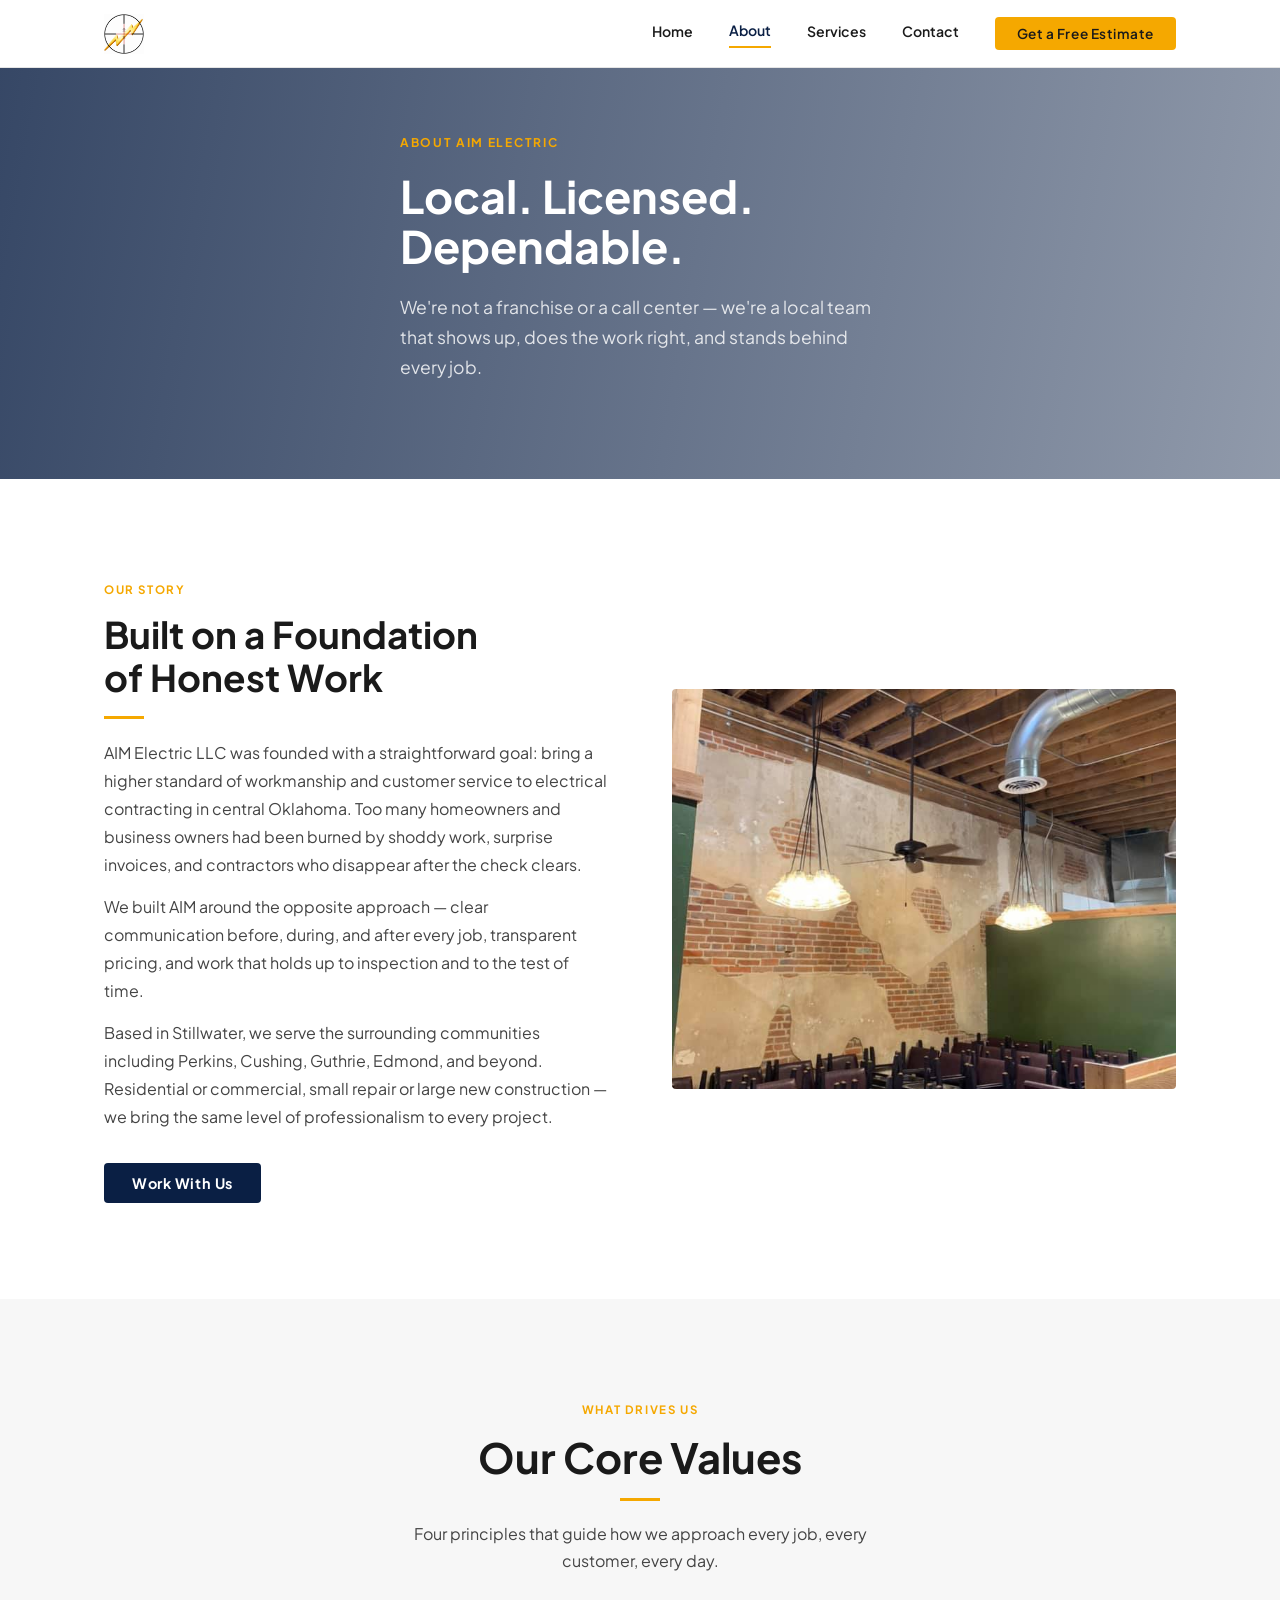
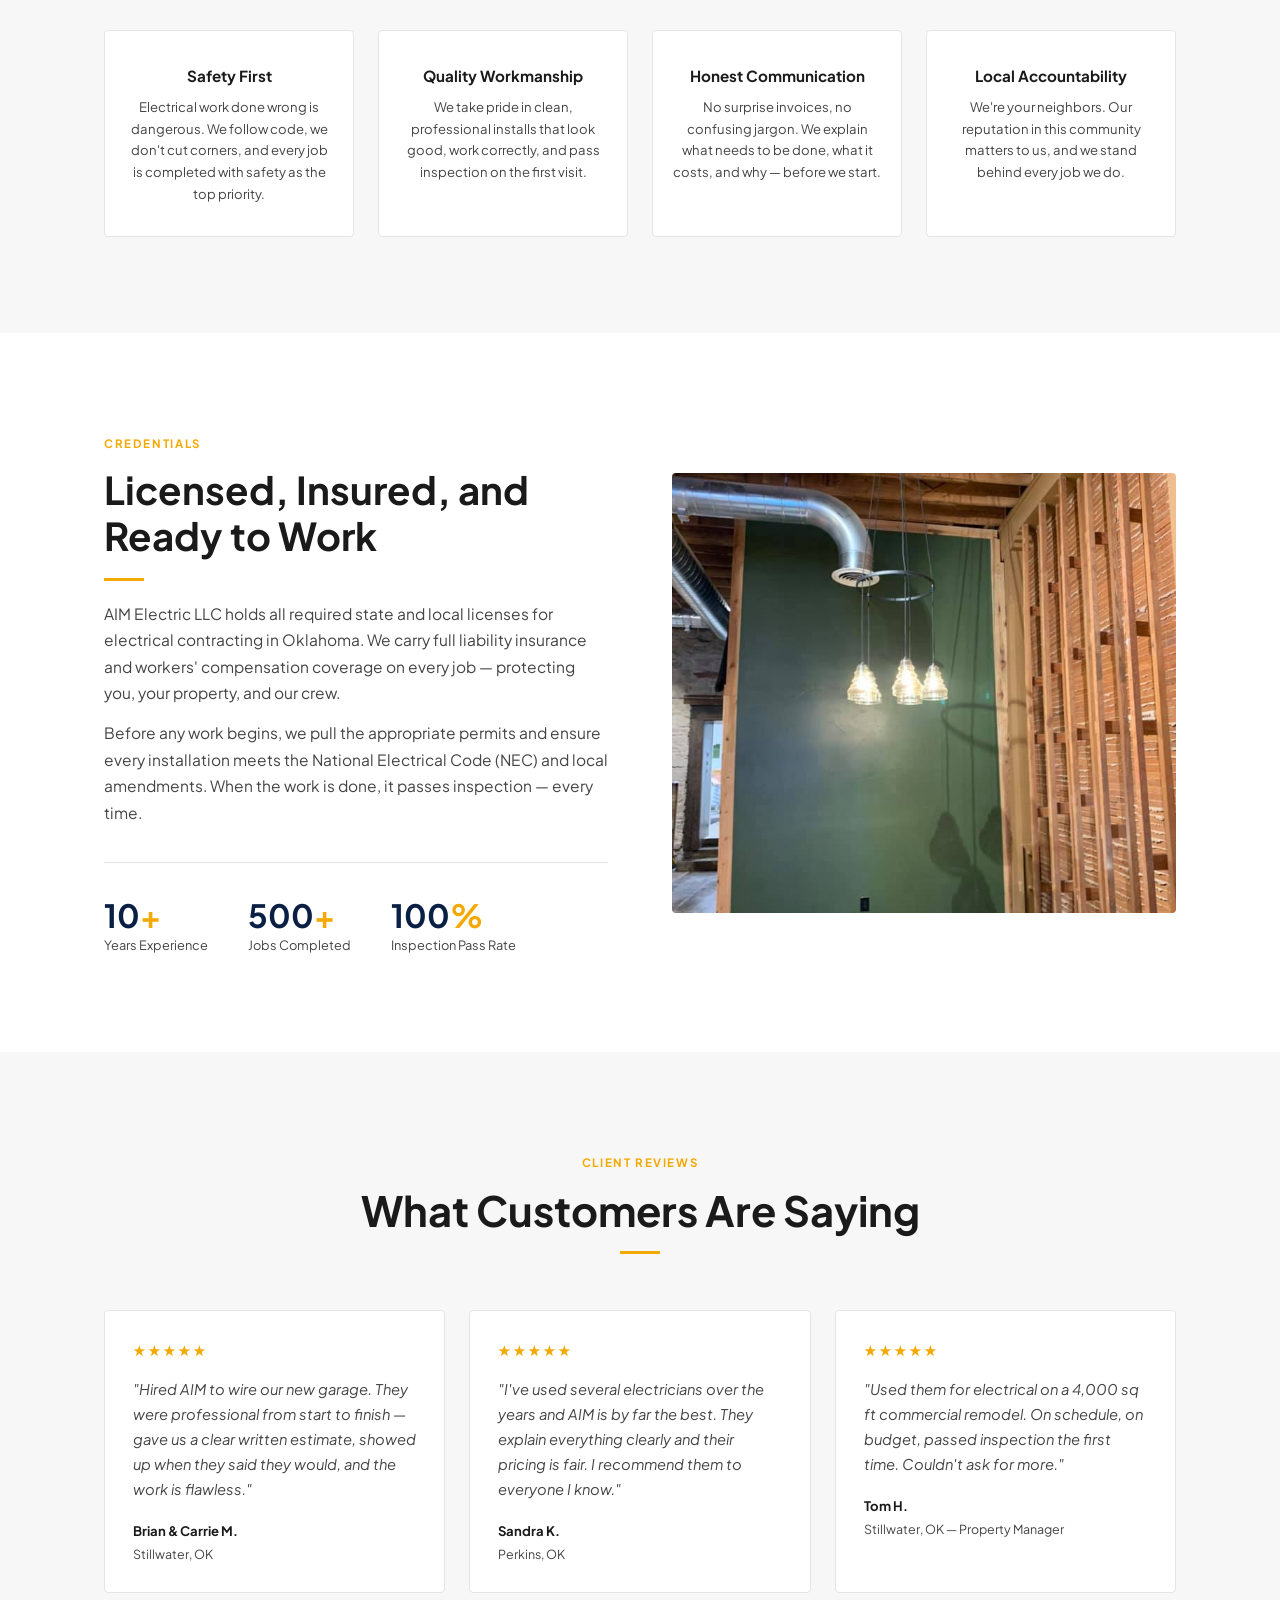
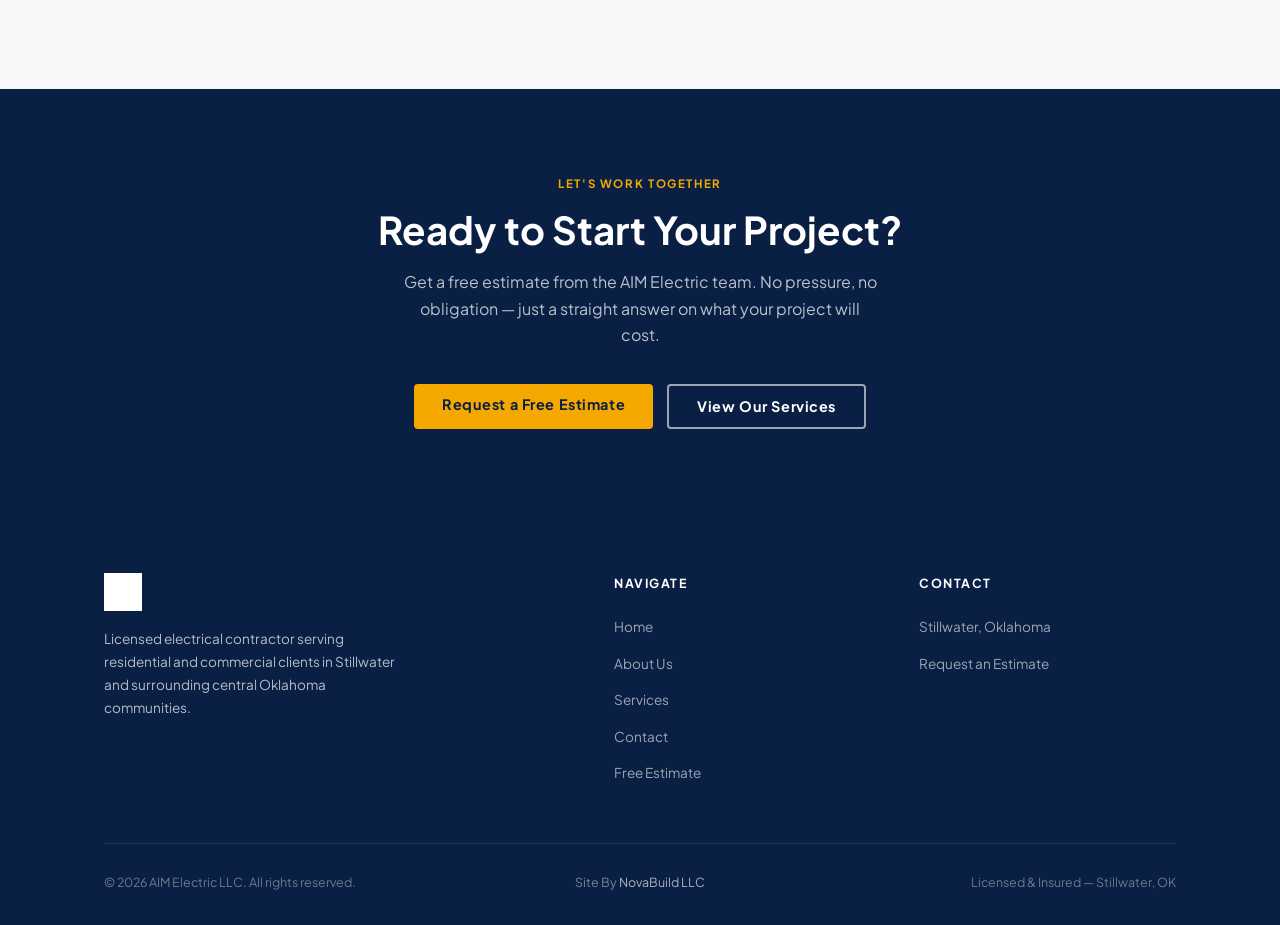
==== about.html @ df4741d5 "first commit" ====
<!DOCTYPE html>
<html lang="en">
<head>
  <meta charset="UTF-8" />
  <meta name="viewport" content="width=device-width, initial-scale=1.0" />
  <title>About Us — AIM Electric LLC</title>
  <meta name="description" content="Learn about AIM Electric LLC — a licensed electrical contractor based in Stillwater, Oklahoma with over a decade of residential and commercial experience." />
  <link rel="stylesheet" href="css/style.css" />
</head>
<body>

  <!-- ═══ NAVBAR ═══ -->
  <nav class="navbar" role="navigation" aria-label="Main navigation">
    <div class="nav-inner">
      <a href="index.html" class="nav-logo" aria-label="AIM Electric Home">
        <img src="AIM_Logo.png" alt="AIM Electric LLC" />
      </a>
      <div class="nav-links">
        <a href="index.html">Home</a>
        <a href="about.html" class="active">About</a>
        <a href="services.html">Services</a>
        <a href="contact.html">Contact</a>
        <a href="contact.html" class="btn btn-gold">Get a Free Estimate</a>
      </div>
      <button class="hamburger" aria-label="Open menu" aria-expanded="false">
        <span></span><span></span><span></span>
      </button>
    </div>
  </nav>
  <div class="mobile-nav">
    <a href="index.html">Home</a>
    <a href="about.html">About</a>
    <a href="services.html">Services</a>
    <a href="contact.html">Contact</a>
    <a href="contact.html" class="btn btn-gold">Get a Free Estimate</a>
  </div>

  <!-- ═══ HERO ═══ -->
  <section class="hero hero-sm" aria-label="Page hero">
    <div class="hero-bg" style="background-image: url('https://images.unsplash.com/photo-1504328345606-18bbc8c9d7d1?w=1920&q=80');"></div>
    <div class="hero-overlay"></div>
    <div class="container">
      <div class="hero-content">
        <span class="eyebrow">About AIM Electric</span>
        <h1>Local. Licensed.<br>Dependable.</h1>
        <p>We're not a franchise or a call center — we're a local team that shows up, does the work right, and stands behind every job.</p>
      </div>
    </div>
  </section>

  <!-- ═══ OUR STORY ═══ -->
  <section class="section">
    <div class="container">
      <div class="story-grid">
        <div class="fade-up">
          <span class="section-label">Our Story</span>
          <h2 style="font-size: clamp(1.7rem, 3vw, 2.3rem); font-weight: 700; color: var(--text-dark); margin-bottom: 16px; line-height: 1.18;">Built on a Foundation<br>of Honest Work</h2>
          <div class="divider"></div>
          <p style="margin-bottom: 14px; line-height: 1.75;">AIM Electric LLC was founded with a straightforward goal: bring a higher standard of workmanship and customer service to electrical contracting in central Oklahoma. Too many homeowners and business owners had been burned by shoddy work, surprise invoices, and contractors who disappear after the check clears.</p>
          <p style="margin-bottom: 14px; line-height: 1.75;">We built AIM around the opposite approach — clear communication before, during, and after every job, transparent pricing, and work that holds up to inspection and to the test of time.</p>
          <p style="line-height: 1.75;">Based in Stillwater, we serve the surrounding communities including Perkins, Cushing, Guthrie, Edmond, and beyond. Residential or commercial, small repair or large new construction — we bring the same level of professionalism to every project.</p>
          <div style="margin-top: 32px;">
            <a href="contact.html" class="btn btn-primary">Work With Us</a>
          </div>
        </div>
        <div class="story-right fade-up delay-2">
          <img src="Photos/Lighting2.jpg" alt="AIM Electric lighting installation" />
        </div>
      </div>
    </div>
  </section>

  <!-- ═══ VALUES ═══ -->
  <section class="section section-gray">
    <div class="container">
      <div class="section-heading centered fade-up">
        <span class="section-label">What Drives Us</span>
        <h2>Our Core Values</h2>
        <div class="divider centered"></div>
        <p>Four principles that guide how we approach every job, every customer, every day.</p>
      </div>
      <div class="values-grid">
        <div class="value-card fade-up delay-1">
          <h4>Safety First</h4>
          <p>Electrical work done wrong is dangerous. We follow code, we don't cut corners, and every job is completed with safety as the top priority.</p>
        </div>
        <div class="value-card fade-up delay-2">
          <h4>Quality Workmanship</h4>
          <p>We take pride in clean, professional installs that look good, work correctly, and pass inspection on the first visit.</p>
        </div>
        <div class="value-card fade-up delay-3">
          <h4>Honest Communication</h4>
          <p>No surprise invoices, no confusing jargon. We explain what needs to be done, what it costs, and why — before we start.</p>
        </div>
        <div class="value-card fade-up delay-4">
          <h4>Local Accountability</h4>
          <p>We're your neighbors. Our reputation in this community matters to us, and we stand behind every job we do.</p>
        </div>
      </div>
    </div>
  </section>

  <!-- ═══ CREDENTIALS ═══ -->
  <section class="section">
    <div class="container">
      <div class="why-grid">
        <div class="why-left fade-up">
          <span class="section-label">Credentials</span>
          <h2>Licensed, Insured, and<br>Ready to Work</h2>
          <div class="divider"></div>
          <p>AIM Electric LLC holds all required state and local licenses for electrical contracting in Oklahoma. We carry full liability insurance and workers' compensation coverage on every job — protecting you, your property, and our crew.</p>
          <p>Before any work begins, we pull the appropriate permits and ensure every installation meets the National Electrical Code (NEC) and local amendments. When the work is done, it passes inspection — every time.</p>
          <div class="stat-row">
            <div class="stat-item">
              <div class="stat-num">10<span>+</span></div>
              <div class="stat-label">Years Experience</div>
            </div>
            <div class="stat-item">
              <div class="stat-num">500<span>+</span></div>
              <div class="stat-label">Jobs Completed</div>
            </div>
            <div class="stat-item">
              <div class="stat-num">100<span>%</span></div>
              <div class="stat-label">Inspection Pass Rate</div>
            </div>
          </div>
        </div>
        <div class="why-right fade-up delay-2">
          <img src="Photos/Lighting1.jpg" alt="AIM Electric commercial lighting work" />
        </div>
      </div>
    </div>
  </section>

  <!-- ═══ TESTIMONIALS ═══ -->
  <section class="section section-gray">
    <div class="container">
      <div class="section-heading centered fade-up">
        <span class="section-label">Client Reviews</span>
        <h2>What Customers Are Saying</h2>
        <div class="divider centered"></div>
      </div>
      <div class="testimonials-grid">
        <div class="testi-card fade-up delay-1">
          <div class="testi-stars">★★★★★</div>
          <blockquote>"Hired AIM to wire our new garage. They were professional from start to finish — gave us a clear written estimate, showed up when they said they would, and the work is flawless."</blockquote>
          <div class="testi-author">Brian &amp; Carrie M.</div>
          <div class="testi-location">Stillwater, OK</div>
        </div>
        <div class="testi-card fade-up delay-2">
          <div class="testi-stars">★★★★★</div>
          <blockquote>"I've used several electricians over the years and AIM is by far the best. They explain everything clearly and their pricing is fair. I recommend them to everyone I know."</blockquote>
          <div class="testi-author">Sandra K.</div>
          <div class="testi-location">Perkins, OK</div>
        </div>
        <div class="testi-card fade-up delay-3">
          <div class="testi-stars">★★★★★</div>
          <blockquote>"Used them for electrical on a 4,000 sq ft commercial remodel. On schedule, on budget, passed inspection the first time. Couldn't ask for more."</blockquote>
          <div class="testi-author">Tom H.</div>
          <div class="testi-location">Stillwater, OK — Property Manager</div>
        </div>
      </div>
    </div>
  </section>

  <!-- ═══ CTA STRIP ═══ -->
  <section class="cta-strip">
    <div class="container">
      <span class="section-label eyebrow">Let's Work Together</span>
      <h2>Ready to Start Your Project?</h2>
      <p>Get a free estimate from the AIM Electric team. No pressure, no obligation — just a straight answer on what your project will cost.</p>
      <div class="cta-actions">
        <a href="contact.html" class="btn btn-gold">Request a Free Estimate</a>
        <a href="services.html" class="btn btn-outline-white">View Our Services</a>
      </div>
    </div>
  </section>

  <!-- ═══ FOOTER ═══ -->
  <footer class="footer">
    <div class="container">
      <div class="footer-grid">
        <div class="footer-brand">
          <img src="AIM_Logo.png" alt="AIM Electric LLC" class="footer-logo" />
          <p>Licensed electrical contractor serving residential and commercial clients in Stillwater and surrounding central Oklahoma communities.</p>
        </div>
        <div class="footer-col">
          <h4>Navigate</h4>
          <ul>
            <li><a href="index.html">Home</a></li>
            <li><a href="about.html">About Us</a></li>
            <li><a href="services.html">Services</a></li>
            <li><a href="contact.html">Contact</a></li>
            <li><a href="contact.html">Free Estimate</a></li>
          </ul>
        </div>
        <div class="footer-col">
          <h4>Contact</h4>
          <ul>
            <li><a href="contact.html">Stillwater, Oklahoma</a></li>
            <li><a href="contact.html">Request an Estimate</a></li>
          </ul>
        </div>
      </div>
      <div class="footer-bottom">
        <span>&copy; 2026 AIM Electric LLC. All rights reserved.</span>
        <span class="footer-credit">Site By <a href="https://www.novabuildweb.com" target="_blank" rel="noopener noreferrer">NovaBuild LLC</a></span>
        <span>Licensed &amp; Insured — Stillwater, OK</span>
      </div>
    </div>
  </footer>

  <script src="js/main.js"></script>
</body>
</html>
---- css/style.css ----
/* ── AIM Electric LLC — Shared Styles ── */
@import url('https://fonts.googleapis.com/css2?family=Plus+Jakarta+Sans:wght@400;500;600;700&display=swap');

:root {
  --white: #FFFFFF;
  --gray-bg: #F7F7F7;
  --gray-border: #E5E5E5;
  --navy: #0A1F44;
  --gold: #F5A800;
  --text-dark: #1A1A1A;
  --text-body: #444444;
  --radius: 4px;
  --ease: 0.22s ease;
  --shadow: 0 2px 16px rgba(10,31,68,0.09);
  --shadow-lg: 0 8px 40px rgba(10,31,68,0.13);
}

*, *::before, *::after { box-sizing: border-box; margin: 0; padding: 0; }

html { scroll-behavior: smooth; }

body {
  font-family: 'Plus Jakarta Sans', sans-serif;
  color: var(--text-body);
  background: var(--white);
  line-height: 1.65;
  -webkit-font-smoothing: antialiased;
}

img { max-width: 100%; display: block; }
a { text-decoration: none; color: inherit; }
ul { list-style: none; }

/* ── CONTAINER ── */
.container { max-width: 1120px; margin: 0 auto; padding: 0 24px; }

/* ── BUTTONS ── */
.btn {
  display: inline-block;
  padding: 13px 28px;
  border-radius: var(--radius);
  font-size: 0.9rem;
  font-weight: 700;
  letter-spacing: 0.04em;
  transition: all var(--ease);
  cursor: pointer;
  border: none;
  line-height: 1;
  white-space: nowrap;
}
.btn-primary { background: var(--navy); color: var(--white); }
.btn-primary:hover { background: #0d2a5e; }
.btn-gold { background: var(--gold); color: var(--navy); }
.btn-gold:hover { background: #e09800; }
.btn-outline { background: transparent; color: var(--navy); border: 2px solid var(--navy); }
.btn-outline:hover { background: var(--navy); color: var(--white); }
.btn-outline-white { background: transparent; color: var(--white); border: 2px solid rgba(255,255,255,0.6); }
.btn-outline-white:hover { background: var(--white); color: var(--navy); }

/* ── NAVBAR ── */
.navbar {
  position: fixed;
  top: 0; left: 0; right: 0;
  z-index: 900;
  background: var(--white);
  border-bottom: 1px solid var(--gray-border);
  height: 68px;
}
.nav-inner {
  max-width: 1120px;
  margin: 0 auto;
  padding: 0 24px;
  height: 100%;
  display: flex;
  align-items: center;
  justify-content: space-between;
}
.nav-logo img { height: 40px; width: auto; }
.nav-links { display: flex; align-items: center; gap: 36px; }
.nav-links a {
  font-size: 0.88rem;
  font-weight: 600;
  color: var(--text-dark);
  transition: color var(--ease);
  position: relative;
  padding-bottom: 4px;
}
.nav-links a:hover { color: var(--gold); }
.nav-links a.active {
  color: var(--navy);
  border-bottom: 2px solid var(--gold);
}
.nav-links .btn { padding: 10px 22px; font-size: 0.85rem; }

.hamburger {
  display: none;
  flex-direction: column;
  gap: 5px;
  background: none;
  border: none;
  cursor: pointer;
  padding: 4px;
}
.hamburger span {
  display: block;
  width: 24px;
  height: 2px;
  background: var(--text-dark);
  transition: all 0.25s ease;
  border-radius: 2px;
}

.mobile-nav {
  display: none;
  position: fixed;
  top: 68px; left: 0; right: 0;
  background: var(--white);
  border-bottom: 1px solid var(--gray-border);
  z-index: 899;
  flex-direction: column;
  padding: 16px 24px 24px;
  gap: 4px;
}
.mobile-nav a {
  display: block;
  padding: 12px 0;
  font-size: 0.95rem;
  font-weight: 600;
  color: var(--text-dark);
  border-bottom: 1px solid var(--gray-border);
}
.mobile-nav a:last-child { border-bottom: none; }
.mobile-nav .btn { margin-top: 12px; text-align: center; width: 100%; }

/* ── PAGE OFFSET ── */
body { padding-top: 68px; }

/* ── HERO (full) ── */
.hero {
  position: relative;
  min-height: 88vh;
  display: flex;
  align-items: center;
  overflow: hidden;
}
.hero-bg {
  position: absolute;
  inset: 0;
  background-size: cover;
  background-position: center;
}
.hero-overlay {
  position: absolute;
  inset: 0;
  background: linear-gradient(100deg, rgba(10,31,68,0.82) 0%, rgba(10,31,68,0.45) 100%);
}
.hero-content {
  position: relative;
  z-index: 2;
  max-width: 640px;
  padding: 80px 24px;
}
.hero-content .eyebrow {
  display: inline-block;
  font-size: 0.75rem;
  font-weight: 700;
  letter-spacing: 0.14em;
  text-transform: uppercase;
  color: var(--gold);
  margin-bottom: 18px;
}
.hero-content h1 {
  font-size: clamp(2.4rem, 5vw, 3.8rem);
  font-weight: 700;
  color: var(--white);
  line-height: 1.12;
  margin-bottom: 22px;
}
.hero-content h1 span { color: var(--gold); }
.hero-content p {
  font-size: 1.1rem;
  color: rgba(255,255,255,0.82);
  max-width: 480px;
  margin-bottom: 36px;
  line-height: 1.7;
}
.hero-actions { display: flex; gap: 14px; flex-wrap: wrap; }

/* ── HERO SM (page heroes) ── */
.hero-sm {
  min-height: 38vh;
  display: flex;
  align-items: center;
  position: relative;
  overflow: hidden;
}
.hero-sm .hero-content { padding: 60px 24px; }
.hero-sm .hero-content h1 { font-size: clamp(1.9rem, 4vw, 2.8rem); }

/* ── TRUST BAR ── */
.trust-bar {
  background: var(--gray-bg);
  border-top: 1px solid var(--gray-border);
  border-bottom: 1px solid var(--gray-border);
  padding: 20px 0;
}
.trust-bar-inner {
  display: flex;
  align-items: center;
  justify-content: center;
  gap: 48px;
  flex-wrap: wrap;
}
.trust-item {
  display: flex;
  align-items: center;
  gap: 10px;
  font-size: 0.85rem;
  font-weight: 600;
  color: var(--text-dark);
}
.trust-icon { font-size: 1.2rem; }

/* ── SECTIONS ── */
.section { padding: 96px 0; }
.section-sm { padding: 64px 0; }
.section-gray { background: var(--gray-bg); }

.section-label {
  display: inline-block;
  font-size: 0.72rem;
  font-weight: 700;
  letter-spacing: 0.14em;
  text-transform: uppercase;
  color: var(--gold);
  margin-bottom: 14px;
}
.section-heading { max-width: 600px; margin-bottom: 56px; }
.section-heading.centered { margin: 0 auto 56px; text-align: center; }
.section-heading h2 {
  font-size: clamp(1.8rem, 3.5vw, 2.6rem);
  font-weight: 700;
  color: var(--text-dark);
  line-height: 1.18;
  margin-bottom: 16px;
}
.section-heading p { font-size: 1rem; color: var(--text-body); max-width: 520px; }
.section-heading.centered p { margin: 0 auto; }

.divider {
  width: 40px;
  height: 3px;
  background: var(--gold);
  margin-bottom: 20px;
}
.divider.centered { margin: 0 auto 20px; }

/* ── SERVICE CARDS ── */
.services-grid {
  display: grid;
  grid-template-columns: repeat(3, 1fr);
  gap: 24px;
}
.service-card {
  background: var(--white);
  border: 1px solid var(--gray-border);
  border-radius: var(--radius);
  padding: 32px 28px;
  transition: all var(--ease);
}
.service-card:hover {
  border-color: var(--gold);
  box-shadow: var(--shadow);
  transform: translateY(-2px);
}
.service-card-icon {
  width: 52px;
  height: 52px;
  background: rgba(245,168,0,0.1);
  border-radius: var(--radius);
  display: flex;
  align-items: center;
  justify-content: center;
  font-size: 1.5rem;
  margin-bottom: 20px;
}
.service-card h3 {
  font-size: 1.05rem;
  font-weight: 700;
  color: var(--text-dark);
  margin-bottom: 10px;
}
.service-card p { font-size: 0.88rem; color: var(--text-body); line-height: 1.65; }
.service-card-img {
  width: calc(100% + 56px);
  margin: -32px -28px 24px;
  height: 200px;
  object-fit: cover;
  display: block;
  border-radius: var(--radius) var(--radius) 0 0;
}
.service-card-link {
  display: inline-block;
  margin-top: 16px;
  font-size: 0.82rem;
  font-weight: 700;
  color: var(--gold);
  letter-spacing: 0.04em;
}
.service-card-link:hover { color: var(--navy); }

/* ── WHY AIM ── */
.why-grid {
  display: grid;
  grid-template-columns: 1fr 1fr;
  gap: 64px;
  align-items: center;
}
.why-left h2 {
  font-size: clamp(1.8rem, 3vw, 2.5rem);
  font-weight: 700;
  color: var(--text-dark);
  line-height: 1.18;
  margin-bottom: 20px;
}
.why-left p { font-size: 0.97rem; color: var(--text-body); margin-bottom: 14px; line-height: 1.7; }
.why-left .btn { margin-top: 14px; }
.why-right img {
  width: 100%;
  border-radius: var(--radius);
  object-fit: cover;
  height: 440px;
}

.stat-row {
  display: flex;
  gap: 40px;
  margin-top: 36px;
  padding-top: 36px;
  border-top: 1px solid var(--gray-border);
}
.stat-item .stat-num {
  font-size: 2rem;
  font-weight: 700;
  color: var(--navy);
  line-height: 1;
}
.stat-item .stat-num span { color: var(--gold); }
.stat-item .stat-label { font-size: 0.8rem; color: var(--text-body); margin-top: 4px; }

/* ── TESTIMONIALS ── */
.testimonials-grid {
  display: grid;
  grid-template-columns: repeat(3, 1fr);
  gap: 24px;
}
.testi-card {
  background: var(--white);
  border: 1px solid var(--gray-border);
  border-radius: var(--radius);
  padding: 28px;
}
.testi-stars { color: var(--gold); font-size: 0.9rem; margin-bottom: 14px; letter-spacing: 2px; }
.testi-card blockquote {
  font-size: 0.92rem;
  color: var(--text-body);
  line-height: 1.7;
  margin-bottom: 18px;
  font-style: italic;
}
.testi-author { font-size: 0.82rem; font-weight: 700; color: var(--text-dark); }
.testi-location { font-size: 0.78rem; color: var(--text-body); margin-top: 2px; }

/* ── CTA STRIP ── */
.cta-strip {
  background: var(--navy);
  padding: 80px 0;
  text-align: center;
}
.cta-strip .eyebrow { color: var(--gold); }
.cta-strip h2 {
  font-size: clamp(1.7rem, 3.5vw, 2.4rem);
  font-weight: 700;
  color: var(--white);
  margin-bottom: 16px;
  line-height: 1.2;
}
.cta-strip p { font-size: 1rem; color: rgba(255,255,255,0.72); margin-bottom: 36px; max-width: 480px; margin-left: auto; margin-right: auto; }
.cta-actions { display: flex; gap: 14px; justify-content: center; flex-wrap: wrap; }

/* ── ABOUT PAGE ── */
.story-grid {
  display: grid;
  grid-template-columns: 1fr 1fr;
  gap: 64px;
  align-items: center;
}
.story-right img {
  width: 100%;
  height: 400px;
  object-fit: cover;
  border-radius: var(--radius);
}

.values-grid {
  display: grid;
  grid-template-columns: repeat(4, 1fr);
  gap: 24px;
}
.value-card {
  text-align: center;
  padding: 32px 20px;
  background: var(--white);
  border: 1px solid var(--gray-border);
  border-radius: var(--radius);
}
.value-icon { font-size: 2rem; margin-bottom: 14px; }
.value-card h4 { font-size: 0.95rem; font-weight: 700; color: var(--text-dark); margin-bottom: 8px; }
.value-card p { font-size: 0.82rem; color: var(--text-body); line-height: 1.65; }

/* ── CONTACT PAGE ── */
.contact-layout {
  display: grid;
  grid-template-columns: 1fr 1.5fr;
  gap: 64px;
  align-items: start;
}
.contact-info h2 {
  font-size: clamp(1.5rem, 3vw, 2.1rem);
  font-weight: 700;
  color: var(--text-dark);
  margin-bottom: 14px;
  line-height: 1.2;
}
.contact-info p { font-size: 0.95rem; color: var(--text-body); margin-bottom: 32px; line-height: 1.7; }

.contact-items { display: flex; flex-direction: column; gap: 20px; }
.contact-item { display: flex; align-items: flex-start; gap: 14px; }
.ci-icon {
  width: 44px;
  height: 44px;
  background: rgba(245,168,0,0.1);
  border-radius: var(--radius);
  display: flex;
  align-items: center;
  justify-content: center;
  font-size: 1.2rem;
  flex-shrink: 0;
}
.ci-label { font-size: 0.72rem; font-weight: 700; text-transform: uppercase; letter-spacing: 0.1em; color: var(--text-body); display: block; margin-bottom: 2px; }
.ci-value { font-size: 0.95rem; font-weight: 600; color: var(--text-dark); }
.ci-value a { color: var(--navy); }
.ci-value a:hover { color: var(--gold); }

/* ── FORMS ── */
.form-card {
  background: var(--white);
  border: 1px solid var(--gray-border);
  border-radius: var(--radius);
  padding: 40px;
  box-shadow: var(--shadow);
}
.form-card h3 {
  font-size: 1.35rem;
  font-weight: 700;
  color: var(--text-dark);
  margin-bottom: 6px;
}
.form-card .subtitle {
  font-size: 0.88rem;
  color: var(--text-body);
  margin-bottom: 28px;
  line-height: 1.65;
}

.form-grid {
  display: grid;
  grid-template-columns: 1fr 1fr;
  gap: 18px;
}
.form-group { display: flex; flex-direction: column; gap: 6px; }
.form-group.full { grid-column: 1 / -1; }
.form-group label {
  font-size: 0.8rem;
  font-weight: 700;
  color: var(--text-dark);
  letter-spacing: 0.03em;
}
.form-group input,
.form-group select,
.form-group textarea {
  width: 100%;
  padding: 11px 14px;
  border: 1.5px solid var(--gray-border);
  border-radius: var(--radius);
  font-family: inherit;
  font-size: 0.9rem;
  color: var(--text-dark);
  background: var(--white);
  transition: border-color var(--ease);
  outline: none;
}
.form-group input:focus,
.form-group select:focus,
.form-group textarea:focus { border-color: var(--navy); }
.form-group textarea { resize: vertical; min-height: 120px; }
.form-group select { appearance: none; background-image: url("data:image/svg+xml,%3Csvg xmlns='http://www.w3.org/2000/svg' width='12' height='8' viewBox='0 0 12 8'%3E%3Cpath d='M1 1l5 5 5-5' stroke='%23444' fill='none' stroke-width='1.5' stroke-linecap='round'/%3E%3C/svg%3E"); background-repeat: no-repeat; background-position: right 14px center; padding-right: 36px; }

.form-submit { align-items: flex-start; }
.form-submit .btn { min-width: 200px; padding: 14px 28px; font-size: 0.92rem; }

/* Services page full-width form */
.estimate-form-wrap { background: var(--gray-bg); padding: 56px 48px; border-radius: var(--radius); border: 1px solid var(--gray-border); }
.estimate-form-wrap h3 { font-size: 1.5rem; font-weight: 700; color: var(--text-dark); margin-bottom: 6px; }
.estimate-form-wrap .subtitle { font-size: 0.9rem; color: var(--text-body); margin-bottom: 28px; }

/* ── THANK YOU ── */
.thankyou-page {
  min-height: calc(100vh - 68px);
  display: flex;
  align-items: center;
  background: var(--gray-bg);
  padding: 80px 0;
}
.thankyou-card {
  background: var(--white);
  border: 1px solid var(--gray-border);
  border-radius: var(--radius);
  padding: 64px 48px;
  text-align: center;
  max-width: 580px;
  margin: 0 auto;
  box-shadow: var(--shadow);
}
.thankyou-icon {
  width: 72px;
  height: 72px;
  background: rgba(245,168,0,0.12);
  border-radius: 50%;
  display: flex;
  align-items: center;
  justify-content: center;
  font-size: 2rem;
  margin: 0 auto 28px;
}
.thankyou-card h1 { font-size: 1.9rem; font-weight: 700; color: var(--text-dark); margin-bottom: 16px; }
.thankyou-card p { font-size: 0.97rem; color: var(--text-body); margin-bottom: 36px; line-height: 1.7; max-width: 400px; margin-left: auto; margin-right: auto; }
.thankyou-actions { display: flex; gap: 14px; justify-content: center; flex-wrap: wrap; }

/* ── FOOTER ── */
.footer {
  background: var(--navy);
  padding: 64px 0 32px;
  color: rgba(255,255,255,0.7);
}
.footer-grid {
  display: grid;
  grid-template-columns: 1.8fr 1fr 1fr;
  gap: 48px;
  margin-bottom: 48px;
}
.footer-logo {
  height: 38px;
  width: auto;
  margin-bottom: 16px;
  filter: brightness(0) invert(1);
}
.footer-brand p { font-size: 0.85rem; line-height: 1.7; max-width: 300px; }
.footer-col h4 {
  font-size: 0.78rem;
  font-weight: 700;
  letter-spacing: 0.12em;
  text-transform: uppercase;
  color: var(--white);
  margin-bottom: 20px;
}
.footer-col li { margin-bottom: 10px; }
.footer-col a { font-size: 0.85rem; color: rgba(255,255,255,0.6); transition: color var(--ease); }
.footer-col a:hover { color: var(--gold); }

.footer-bottom {
  display: flex;
  align-items: center;
  justify-content: space-between;
  padding-top: 28px;
  border-top: 1px solid rgba(255,255,255,0.1);
  font-size: 0.78rem;
  color: rgba(255,255,255,0.4);
  position: relative;
  flex-wrap: wrap;
  gap: 8px;
}
.footer-credit {
  position: absolute;
  left: 50%;
  transform: translateX(-50%);
  white-space: nowrap;
  color: rgba(255,255,255,0.45);
}
.footer-credit a { color: rgba(255,255,255,0.65); transition: color var(--ease); }
.footer-credit a:hover { color: var(--gold); }

/* ── FADE UP ANIMATION ── */
.fade-up { opacity: 0; transform: translateY(28px); transition: opacity 0.55s ease, transform 0.55s ease; }
.fade-up.visible { opacity: 1; transform: translateY(0); }
.delay-1 { transition-delay: 0.1s; }
.delay-2 { transition-delay: 0.2s; }
.delay-3 { transition-delay: 0.3s; }
.delay-4 { transition-delay: 0.4s; }

/* ── RESPONSIVE ── */
@media (max-width: 900px) {
  .nav-links { display: none; }
  .hamburger { display: flex; }

  .services-grid { grid-template-columns: repeat(2, 1fr); }
  .why-grid { grid-template-columns: 1fr; gap: 40px; }
  .why-right img { height: 300px; }
  .story-grid { grid-template-columns: 1fr; gap: 40px; }
  .story-right img { height: 280px; }
  .values-grid { grid-template-columns: repeat(2, 1fr); }
  .testimonials-grid { grid-template-columns: 1fr; }
  .contact-layout { grid-template-columns: 1fr; gap: 40px; }
  .footer-grid { grid-template-columns: 1fr 1fr; gap: 32px; }
  .footer-brand { grid-column: 1 / -1; }
  .footer-credit { position: static; transform: none; }
  .estimate-form-wrap { padding: 32px 24px; }
}

@media (max-width: 600px) {
  .services-grid { grid-template-columns: 1fr; }
  .values-grid { grid-template-columns: 1fr; }
  .form-grid { grid-template-columns: 1fr; }
  .form-group.full { grid-column: 1; }
  .stat-row { gap: 24px; flex-wrap: wrap; }
  .trust-bar-inner { gap: 24px; }
  .hero-actions { flex-direction: column; }
  .footer-grid { grid-template-columns: 1fr; }
  .footer-bottom { flex-direction: column; align-items: flex-start; gap: 6px; }
  .thankyou-card { padding: 40px 24px; }
}
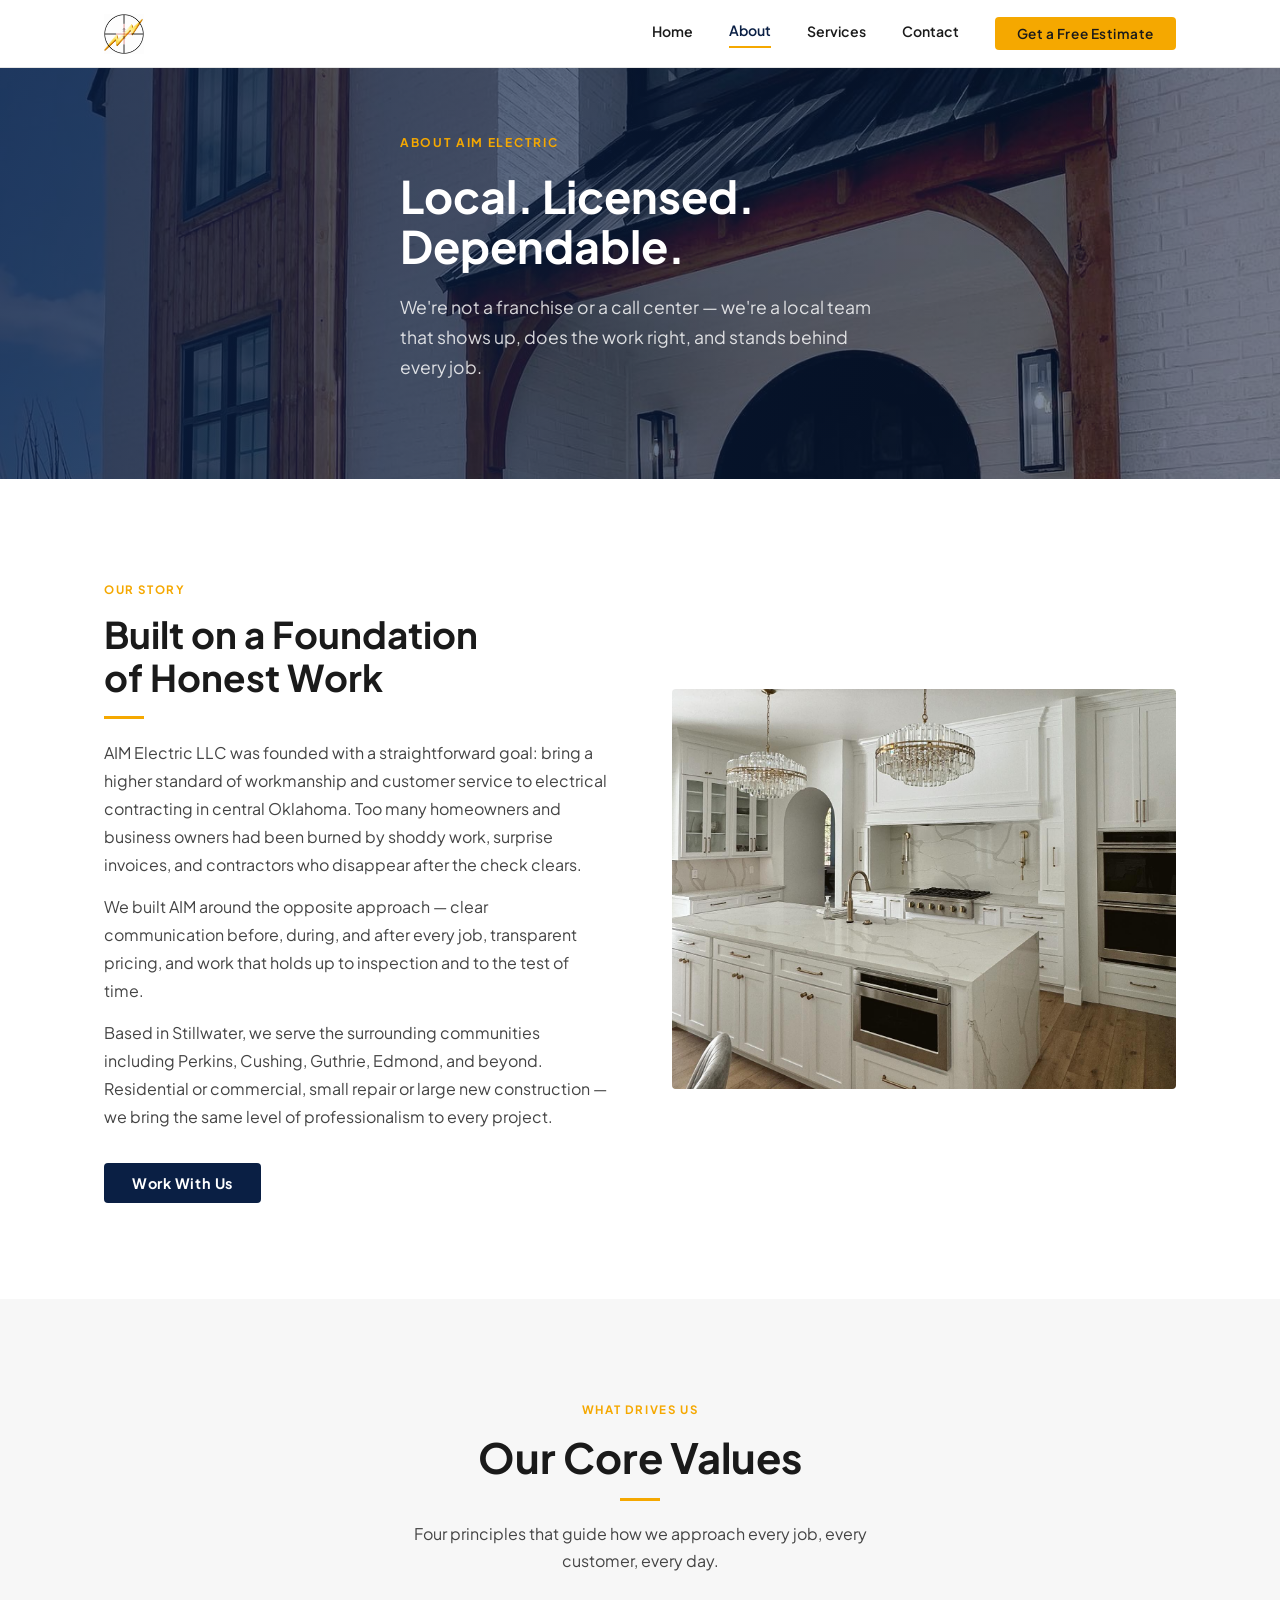
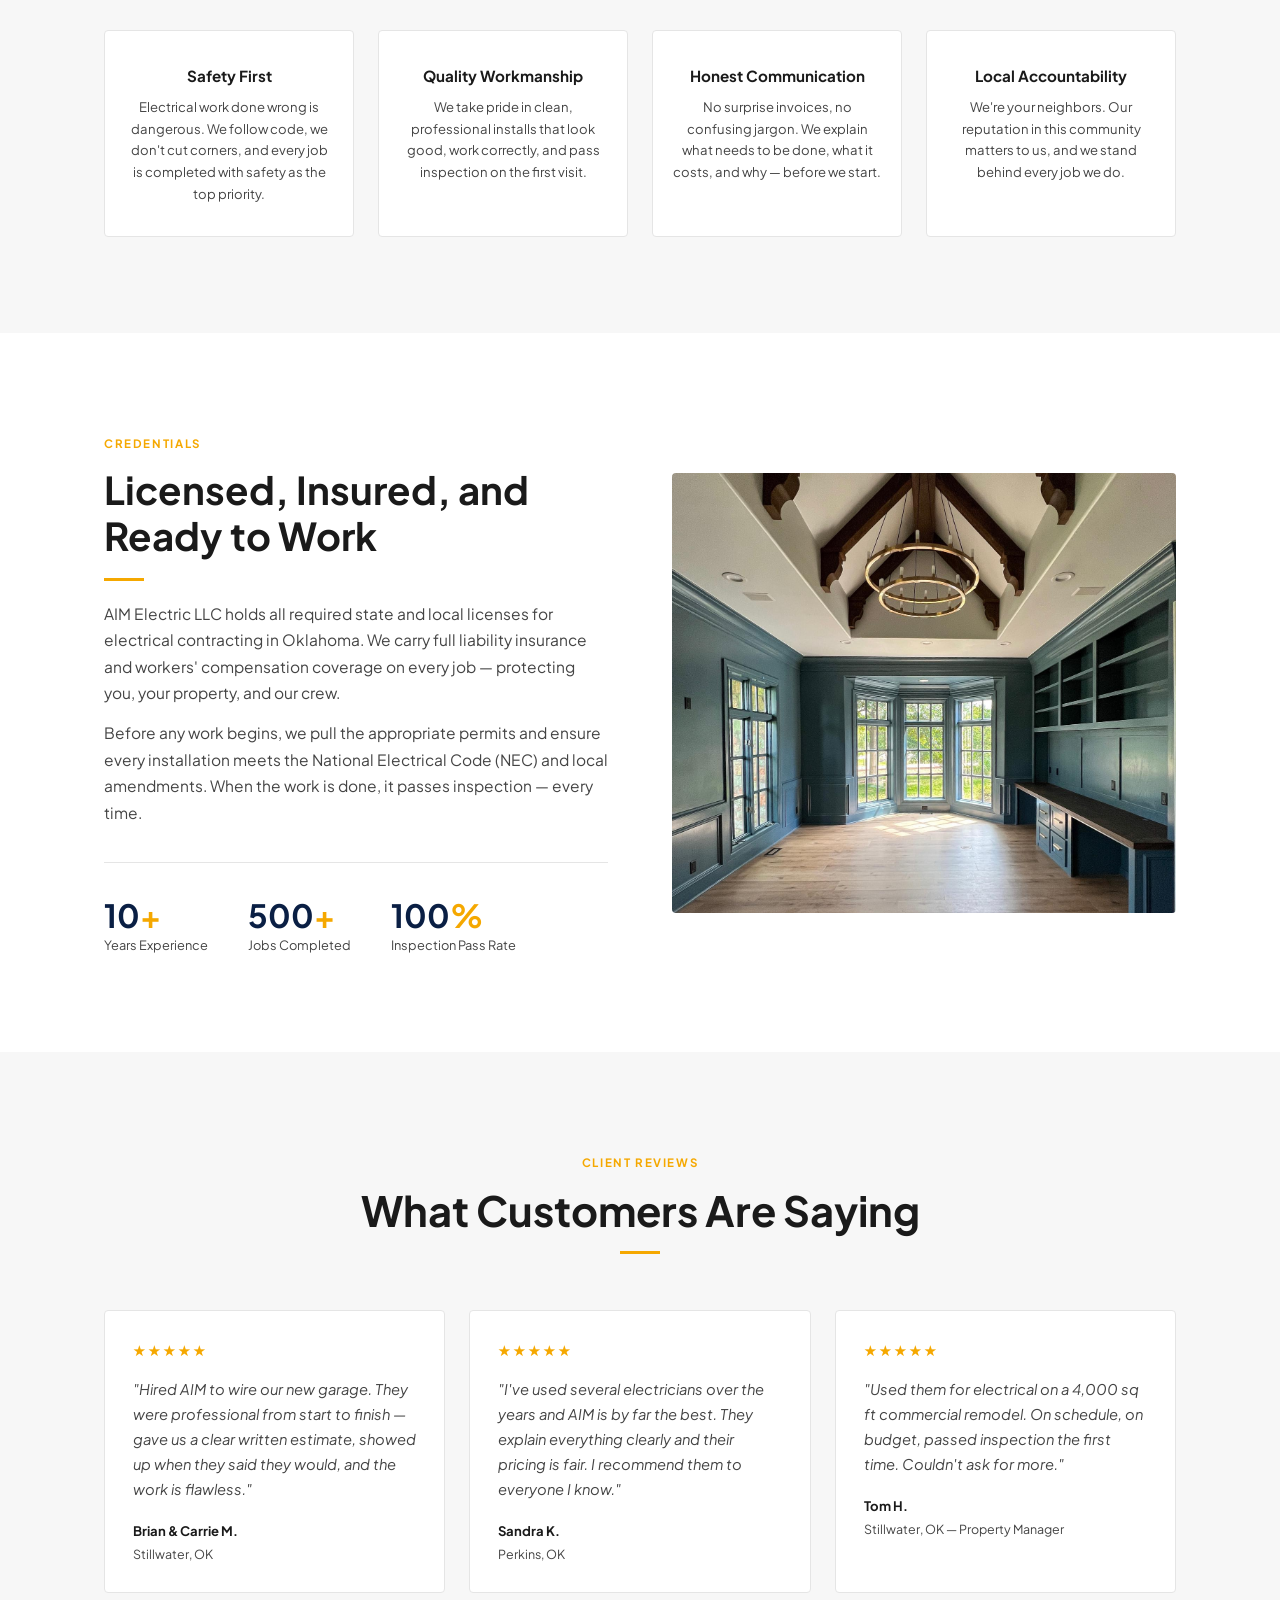
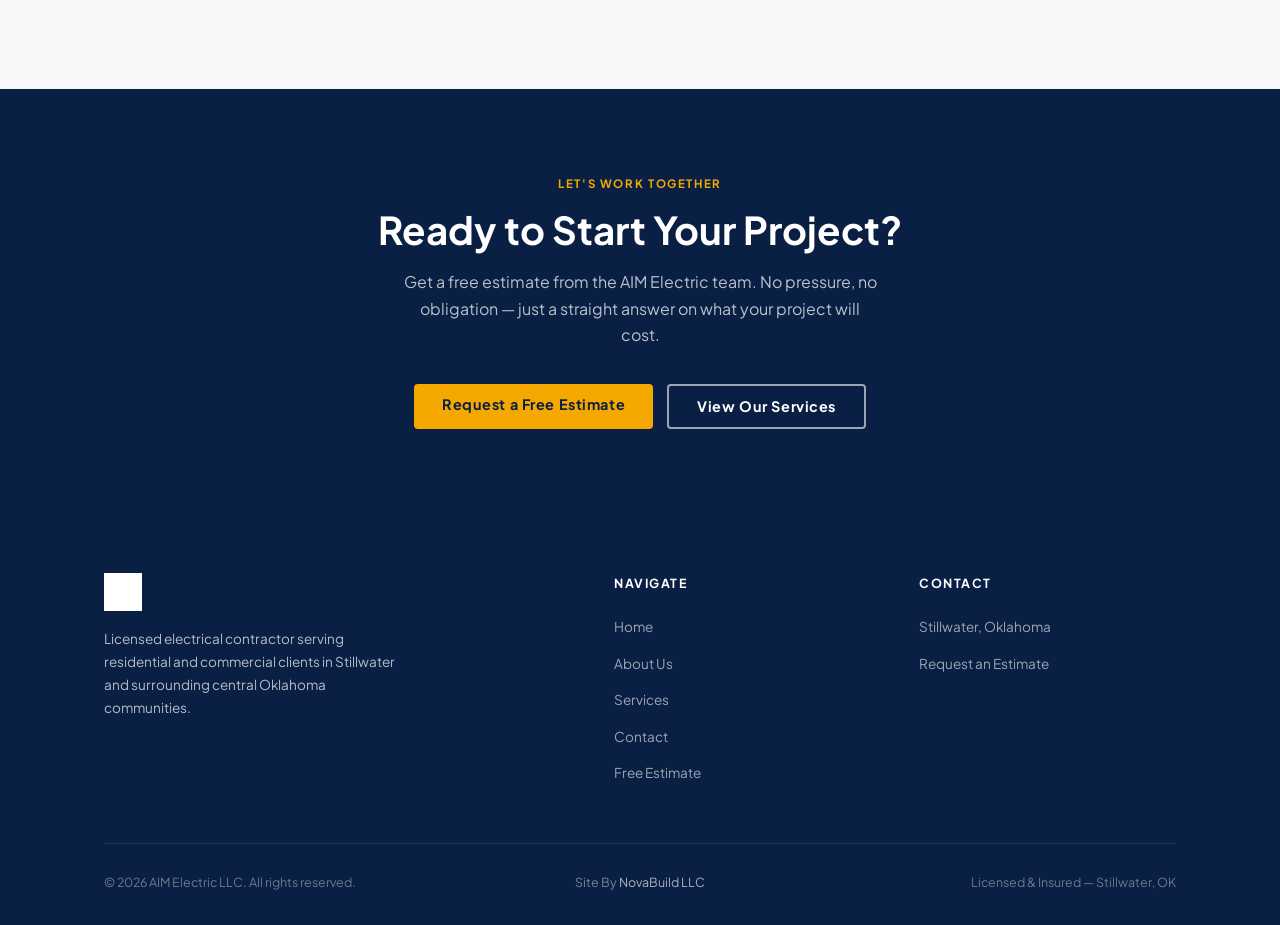
==== commit 86ec3dec: "Add 20 project photos and gallery section; clean up services page - Copied 20 real project photos in" ====
--- a/about.html
+++ b/about.html
@@ -37,7 +37,7 @@
 
   <!-- ═══ HERO ═══ -->
   <section class="hero hero-sm" aria-label="Page hero">
-    <div class="hero-bg" style="background-image: url('https://images.unsplash.com/photo-1504328345606-18bbc8c9d7d1?w=1920&q=80');"></div>
+    <div class="hero-bg" style="background-image: url('Photos/aim-pic-22.jpg');"></div>
     <div class="hero-overlay"></div>
     <div class="container">
       <div class="hero-content">
@@ -64,7 +64,7 @@
           </div>
         </div>
         <div class="story-right fade-up delay-2">
-          <img src="Photos/Lighting2.jpg" alt="AIM Electric lighting installation" />
+          <img src="Photos/aim-pic-8.jpg" alt="AIM Electric kitchen lighting installation" />
         </div>
       </div>
     </div>
@@ -126,7 +126,7 @@
           </div>
         </div>
         <div class="why-right fade-up delay-2">
-          <img src="Photos/Lighting1.jpg" alt="AIM Electric commercial lighting work" />
+          <img src="Photos/aim-pic-19.jpg" alt="AIM Electric custom chandelier installation" />
         </div>
       </div>
     </div>
--- a/css/style.css
+++ b/css/style.css
@@ -600,6 +600,101 @@
 .footer-credit a { color: rgba(255,255,255,0.65); transition: color var(--ease); }
 .footer-credit a:hover { color: var(--gold); }
 
+/* ── PROJECT GALLERY ── */
+.work-feature-grid {
+  display: grid;
+  grid-template-columns: 1.6fr 1fr;
+  gap: 12px;
+  margin-bottom: 48px;
+}
+
+.work-feature-main {
+  position: relative;
+  overflow: hidden;
+  border-radius: var(--radius);
+}
+.work-feature-main img {
+  width: 100%;
+  height: 520px;
+  object-fit: cover;
+  display: block;
+  transition: transform 0.4s ease;
+}
+.work-feature-main:hover img { transform: scale(1.03); }
+
+.work-feature-stack {
+  display: flex;
+  flex-direction: column;
+  gap: 12px;
+}
+.work-feature-item {
+  position: relative;
+  overflow: hidden;
+  border-radius: var(--radius);
+  flex: 1;
+}
+.work-feature-item img {
+  width: 100%;
+  height: 100%;
+  object-fit: cover;
+  display: block;
+  transition: transform 0.4s ease;
+}
+.work-feature-item:hover img { transform: scale(1.03); }
+
+.work-feature-label {
+  position: absolute;
+  bottom: 0;
+  left: 0;
+  right: 0;
+  padding: 10px 16px;
+  background: linear-gradient(to top, rgba(10,31,68,0.75) 0%, transparent 100%);
+  color: rgba(255,255,255,0.9);
+  font-size: 0.75rem;
+  font-weight: 700;
+  letter-spacing: 0.1em;
+  text-transform: uppercase;
+}
+
+.work-grid-label {
+  margin-bottom: 24px;
+  padding-top: 16px;
+  border-top: 1px solid var(--gray-border);
+}
+
+.work-photo-grid {
+  display: grid;
+  grid-template-columns: repeat(4, 1fr);
+  gap: 10px;
+}
+.work-photo-item {
+  overflow: hidden;
+  border-radius: var(--radius);
+  aspect-ratio: 1 / 1;
+  background: var(--gray-border);
+}
+.work-photo-item img {
+  width: 100%;
+  height: 100%;
+  object-fit: cover;
+  display: block;
+  transition: transform 0.4s ease;
+}
+.work-photo-item:hover img { transform: scale(1.05); }
+
+@media (max-width: 900px) {
+  .work-feature-grid { grid-template-columns: 1fr; }
+  .work-feature-main img { height: 360px; }
+  .work-feature-stack { flex-direction: row; }
+  .work-feature-item { height: 200px; }
+  .work-photo-grid { grid-template-columns: repeat(3, 1fr); }
+}
+@media (max-width: 600px) {
+  .work-feature-stack { flex-direction: column; }
+  .work-feature-item { height: 220px; }
+  .work-photo-grid { grid-template-columns: repeat(2, 1fr); }
+}
+
 /* ── FADE UP ANIMATION ── */
 .fade-up { opacity: 0; transform: translateY(28px); transition: opacity 0.55s ease, transform 0.55s ease; }
 .fade-up.visible { opacity: 1; transform: translateY(0); }
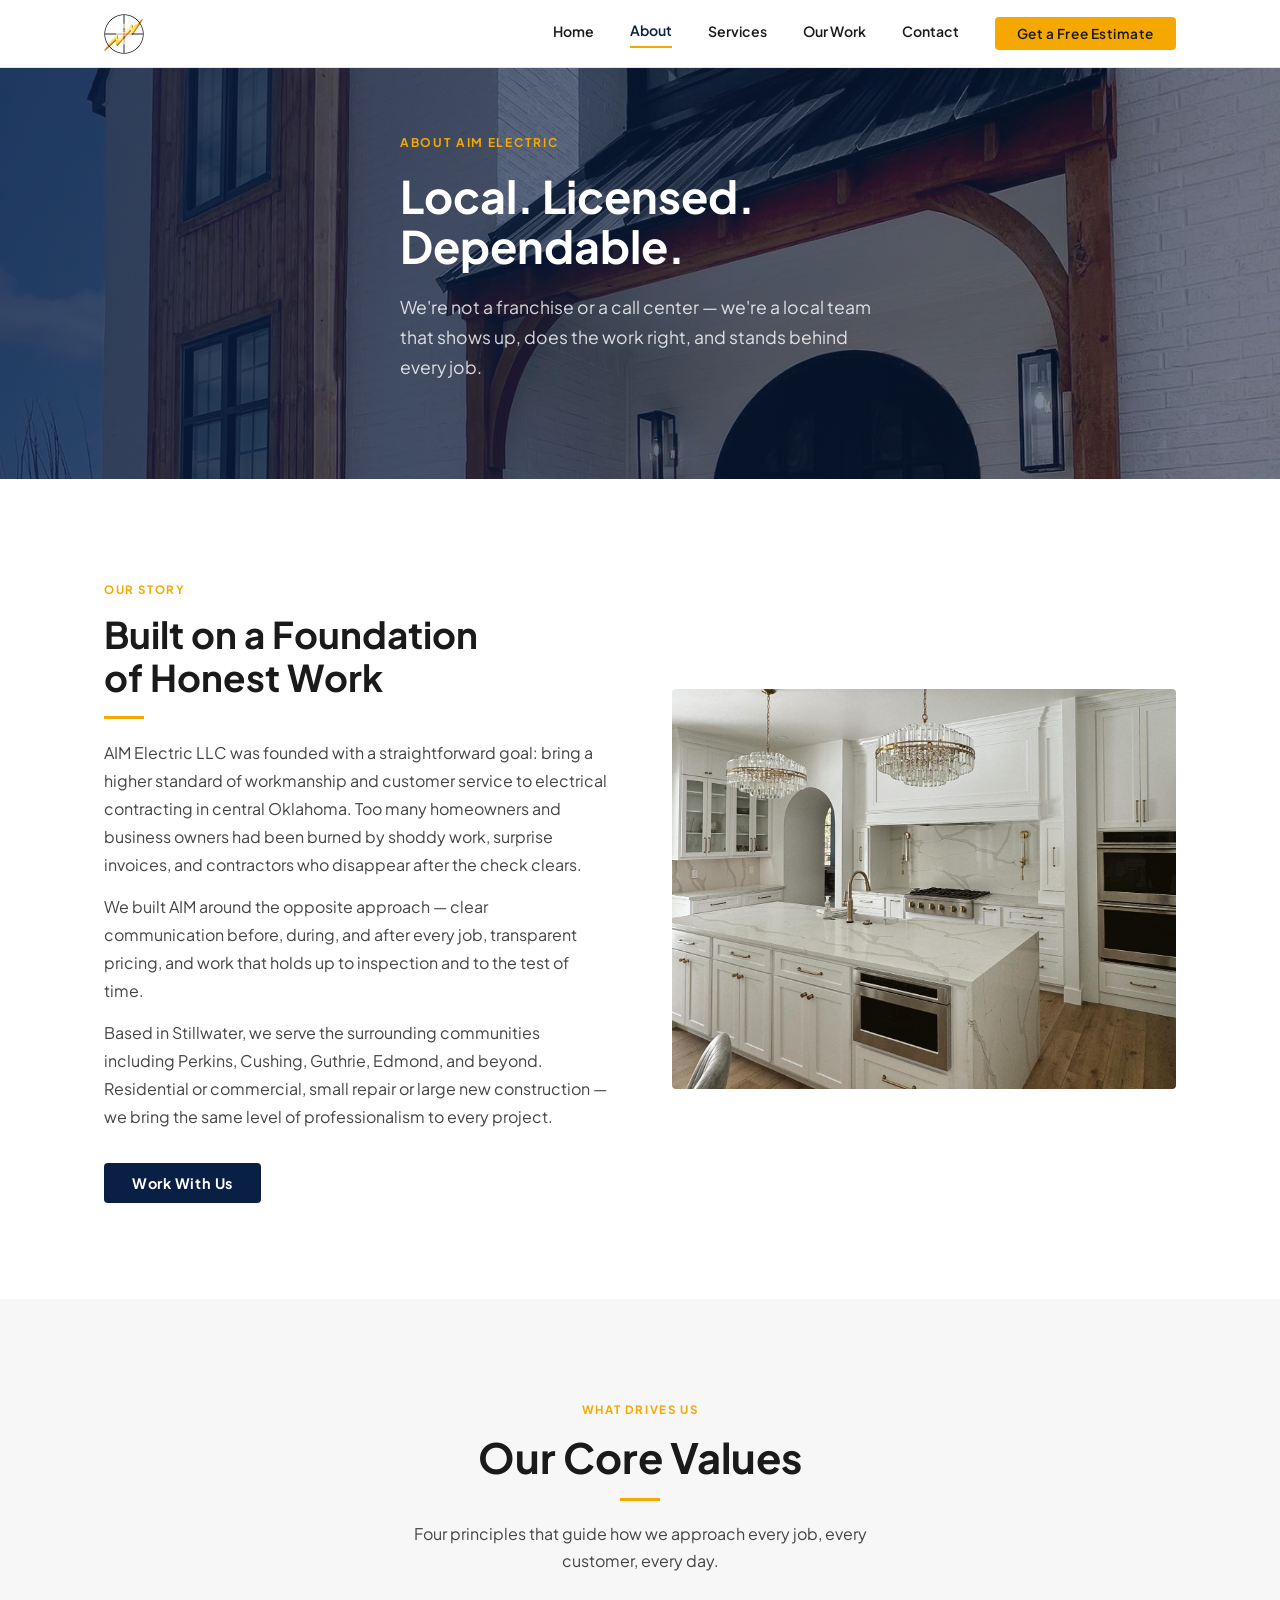
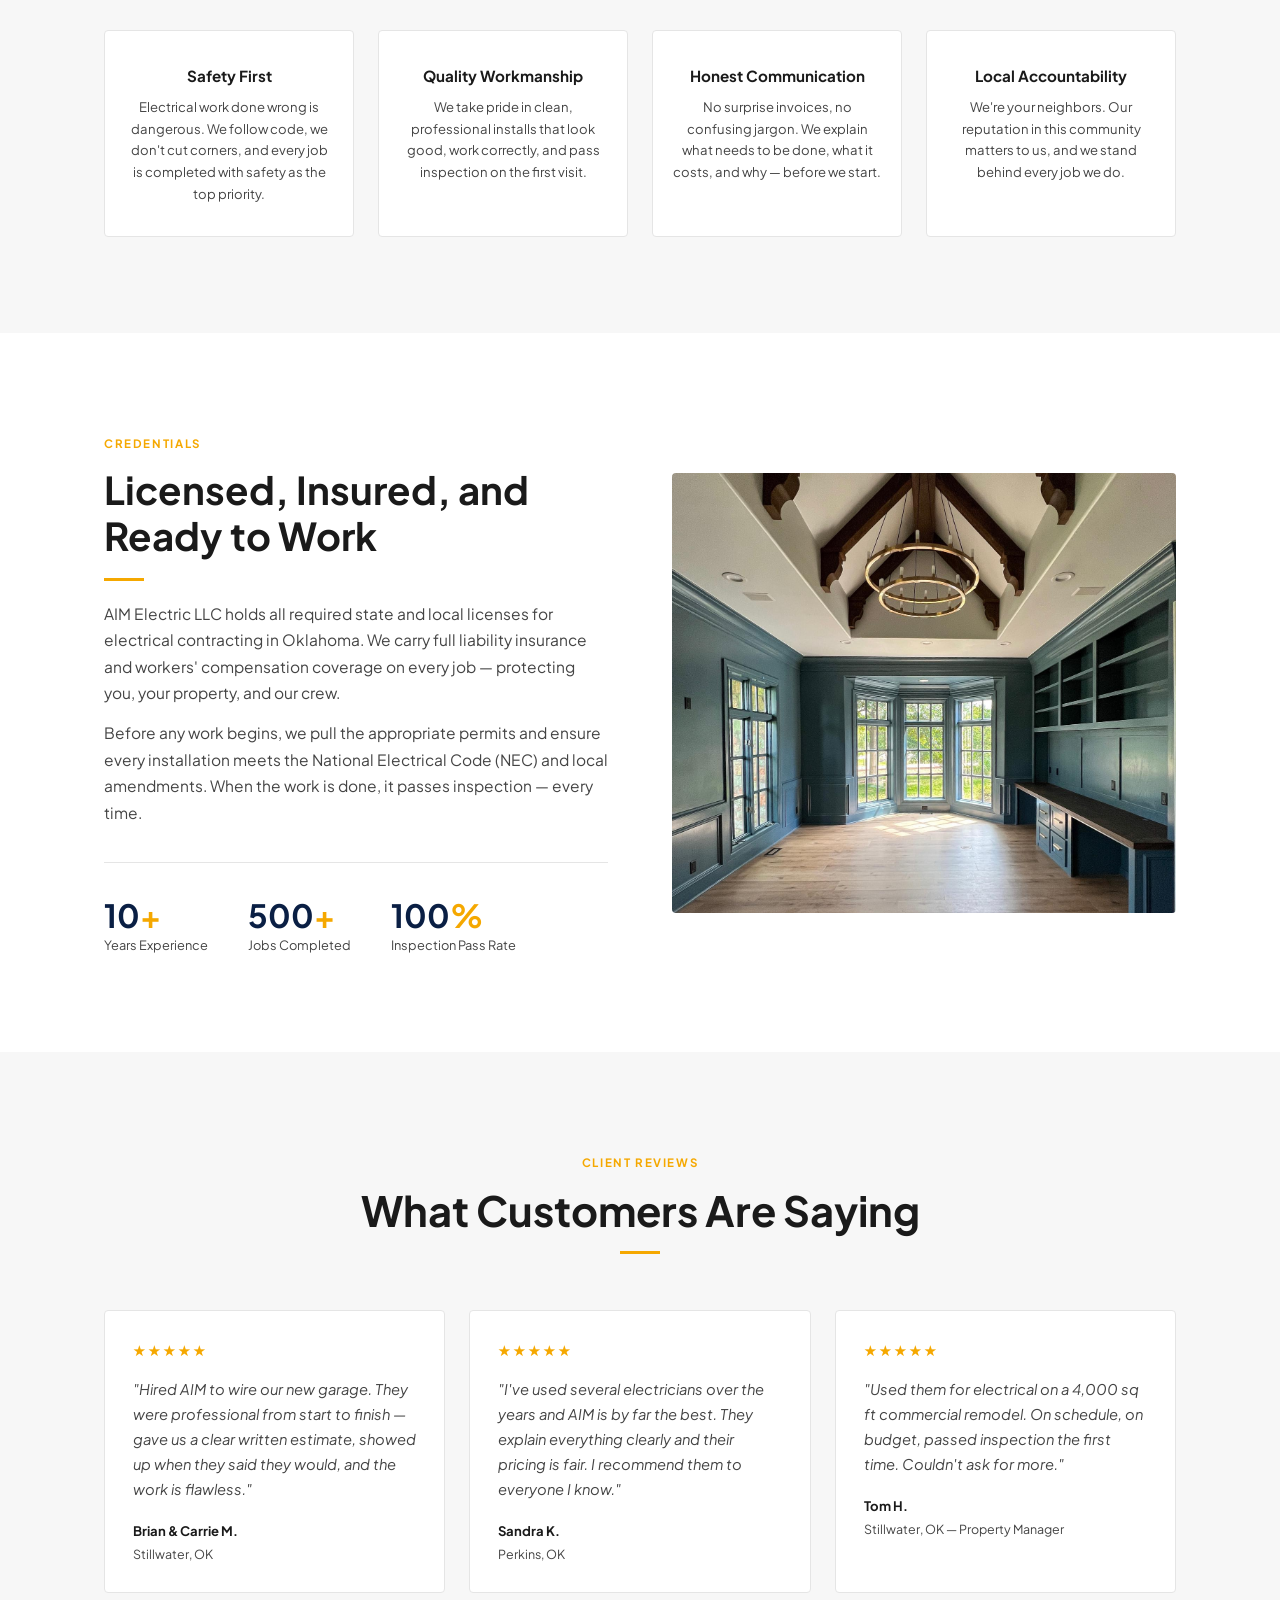
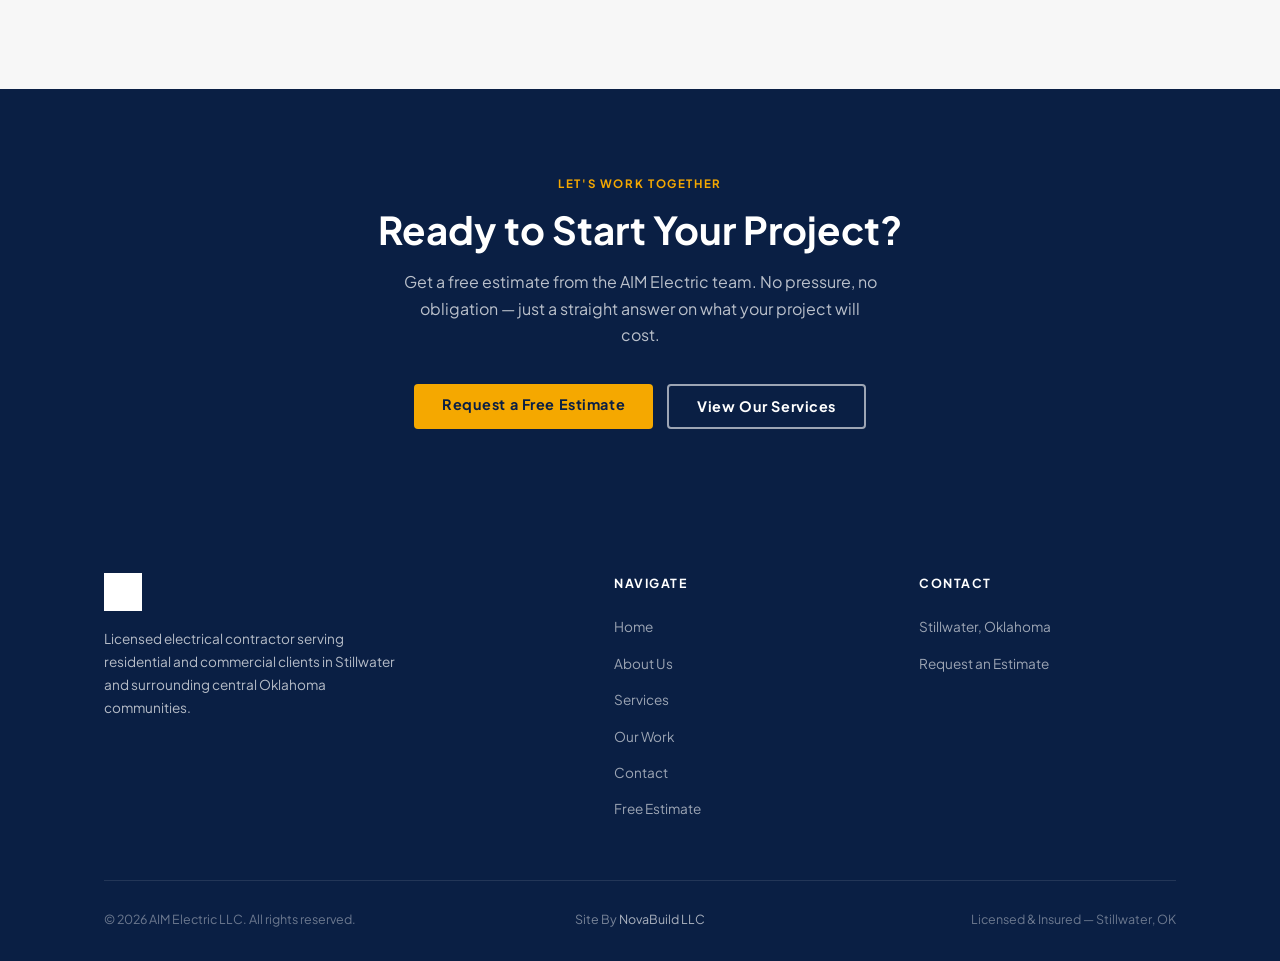
==== commit c7bbd08f: "hero swap, contact form, copy rewrite, our work page" ====
--- a/about.html
+++ b/about.html
@@ -19,6 +19,7 @@
         <a href="index.html">Home</a>
         <a href="about.html" class="active">About</a>
         <a href="services.html">Services</a>
+        <a href="our-work.html">Our Work</a>
         <a href="contact.html">Contact</a>
         <a href="contact.html" class="btn btn-gold">Get a Free Estimate</a>
       </div>
@@ -31,6 +32,7 @@
     <a href="index.html">Home</a>
     <a href="about.html">About</a>
     <a href="services.html">Services</a>
+    <a href="our-work.html">Our Work</a>
     <a href="contact.html">Contact</a>
     <a href="contact.html" class="btn btn-gold">Get a Free Estimate</a>
   </div>
@@ -190,6 +192,7 @@
             <li><a href="index.html">Home</a></li>
             <li><a href="about.html">About Us</a></li>
             <li><a href="services.html">Services</a></li>
+            <li><a href="our-work.html">Our Work</a></li>
             <li><a href="contact.html">Contact</a></li>
             <li><a href="contact.html">Free Estimate</a></li>
           </ul>
--- a/css/style.css
+++ b/css/style.css
@@ -695,6 +695,127 @@
   .work-photo-grid { grid-template-columns: repeat(2, 1fr); }
 }
 
+/* ── SERVICES LIST (homepage) ── */
+.svc-header {
+  display: flex;
+  align-items: flex-end;
+  justify-content: space-between;
+  gap: 40px;
+  margin-bottom: 8px;
+}
+.svc-header h2 {
+  font-size: clamp(1.8rem, 3.5vw, 2.6rem);
+  font-weight: 700;
+  color: var(--text-dark);
+  line-height: 1.18;
+  margin-bottom: 16px;
+}
+.svc-header-sub {
+  font-size: 1rem;
+  color: var(--text-body);
+  max-width: 360px;
+  line-height: 1.7;
+  padding-bottom: 6px;
+}
+.services-list {
+  display: grid;
+  grid-template-columns: 1fr 1fr;
+  gap: 0;
+}
+.svc-item {
+  display: flex;
+  gap: 22px;
+  align-items: flex-start;
+  padding: 32px 0;
+  border-bottom: 1px solid var(--gray-border);
+}
+.svc-item:nth-child(odd) {
+  padding-right: 52px;
+  border-right: 1px solid var(--gray-border);
+}
+.svc-item:nth-child(even) {
+  padding-left: 52px;
+}
+.svc-item.svc-item-last,
+.svc-item:nth-last-child(-n+2) {
+  border-bottom: none;
+}
+.svc-num {
+  font-size: 1.3rem;
+  font-weight: 700;
+  color: var(--gold);
+  opacity: 0.55;
+  line-height: 1;
+  flex-shrink: 0;
+  padding-top: 3px;
+  letter-spacing: -0.02em;
+}
+.svc-item h3 {
+  font-size: 1.05rem;
+  font-weight: 700;
+  color: var(--text-dark);
+  margin-bottom: 7px;
+}
+.svc-item p {
+  font-size: 0.88rem;
+  color: var(--text-body);
+  line-height: 1.65;
+}
+.svc-footer {
+  margin-top: 40px;
+}
+@media (max-width: 700px) {
+  .svc-header { flex-direction: column; align-items: flex-start; gap: 0; }
+  .svc-header-sub { max-width: 100%; }
+  .services-list { grid-template-columns: 1fr; }
+  .svc-item:nth-child(odd) { padding-right: 0; border-right: none; }
+  .svc-item:nth-child(even) { padding-left: 0; }
+  .svc-item:nth-last-child(-n+2) { border-bottom: 1px solid var(--gray-border); }
+  .svc-item:last-child { border-bottom: none; }
+}
+
+/* ── DIRECT CONTACT (Text / Call buttons) ── */
+.direct-contact-wrap {
+  margin-top: 28px;
+  padding-top: 24px;
+}
+.direct-contact-divider {
+  display: flex;
+  align-items: center;
+  gap: 12px;
+  margin-bottom: 12px;
+  color: var(--text-body);
+  font-size: 0.78rem;
+  font-weight: 600;
+  letter-spacing: 0.06em;
+  text-transform: uppercase;
+}
+.direct-contact-divider::before,
+.direct-contact-divider::after {
+  content: '';
+  flex: 1;
+  height: 1px;
+  background: var(--gray-border);
+}
+.direct-contact-sub {
+  font-size: 0.88rem;
+  color: var(--text-body);
+  margin-bottom: 16px;
+  text-align: center;
+}
+.direct-contact-btns {
+  display: flex;
+  gap: 12px;
+  justify-content: center;
+  flex-wrap: wrap;
+}
+.direct-btn { min-width: 148px; text-align: center; }
+
+/* ── OUR WORK PAGE GRID ── */
+.our-work-grid { grid-template-columns: repeat(4, 1fr); }
+@media (max-width: 900px) { .our-work-grid { grid-template-columns: repeat(3, 1fr); } }
+@media (max-width: 600px) { .our-work-grid { grid-template-columns: repeat(2, 1fr); } }
+
 /* ── FADE UP ANIMATION ── */
 .fade-up { opacity: 0; transform: translateY(28px); transition: opacity 0.55s ease, transform 0.55s ease; }
 .fade-up.visible { opacity: 1; transform: translateY(0); }
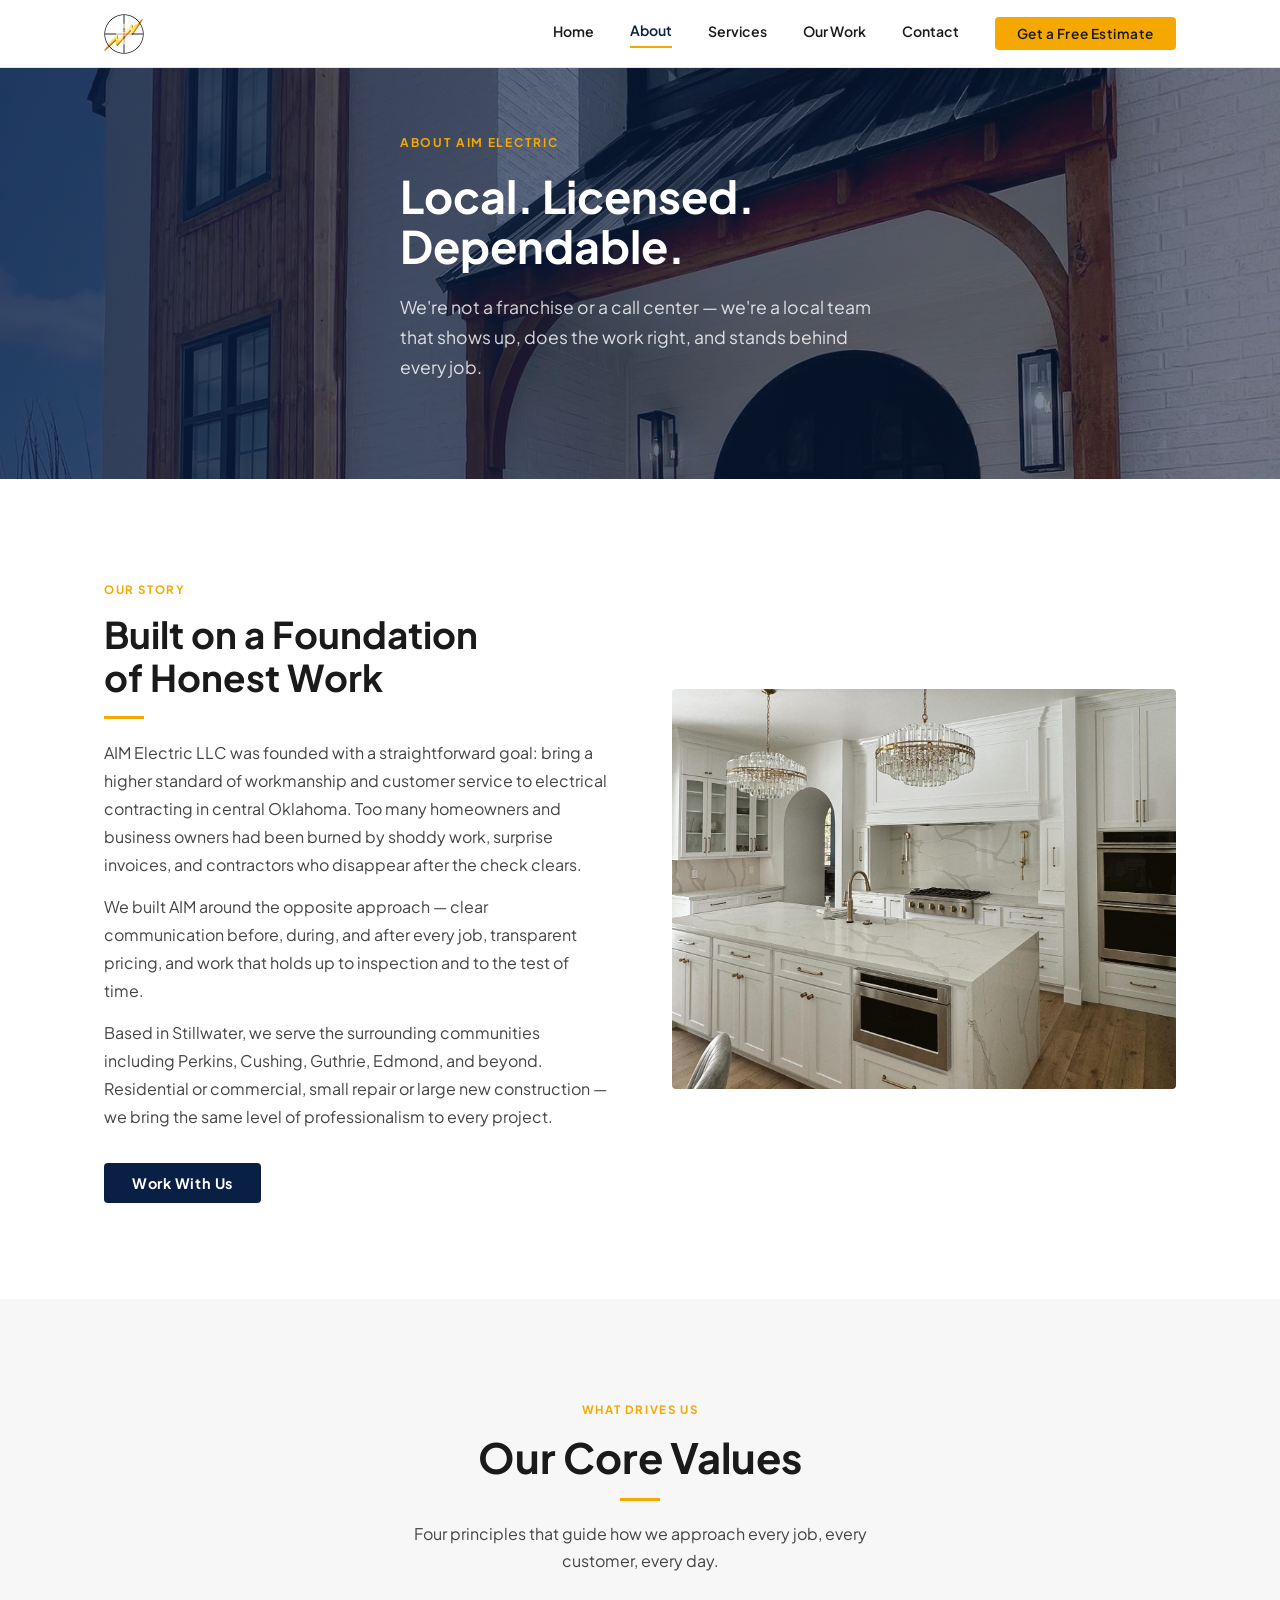
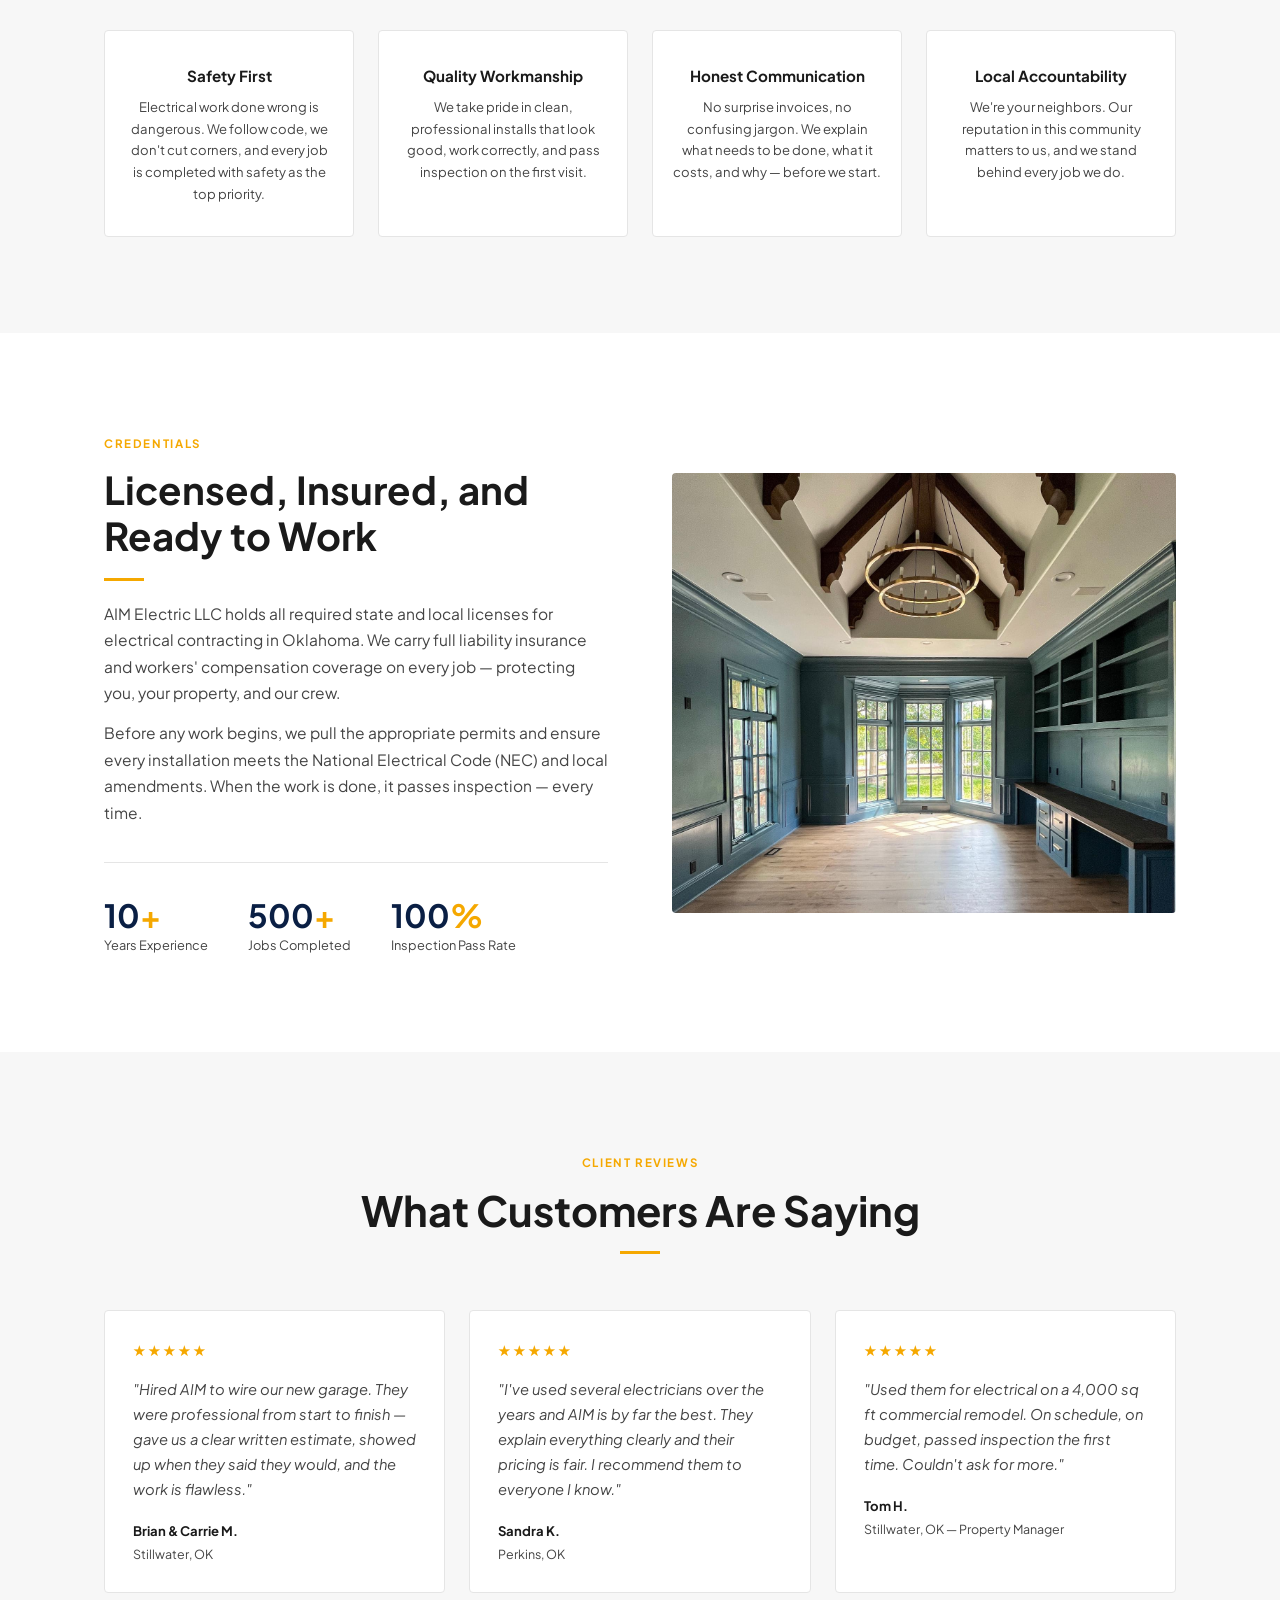
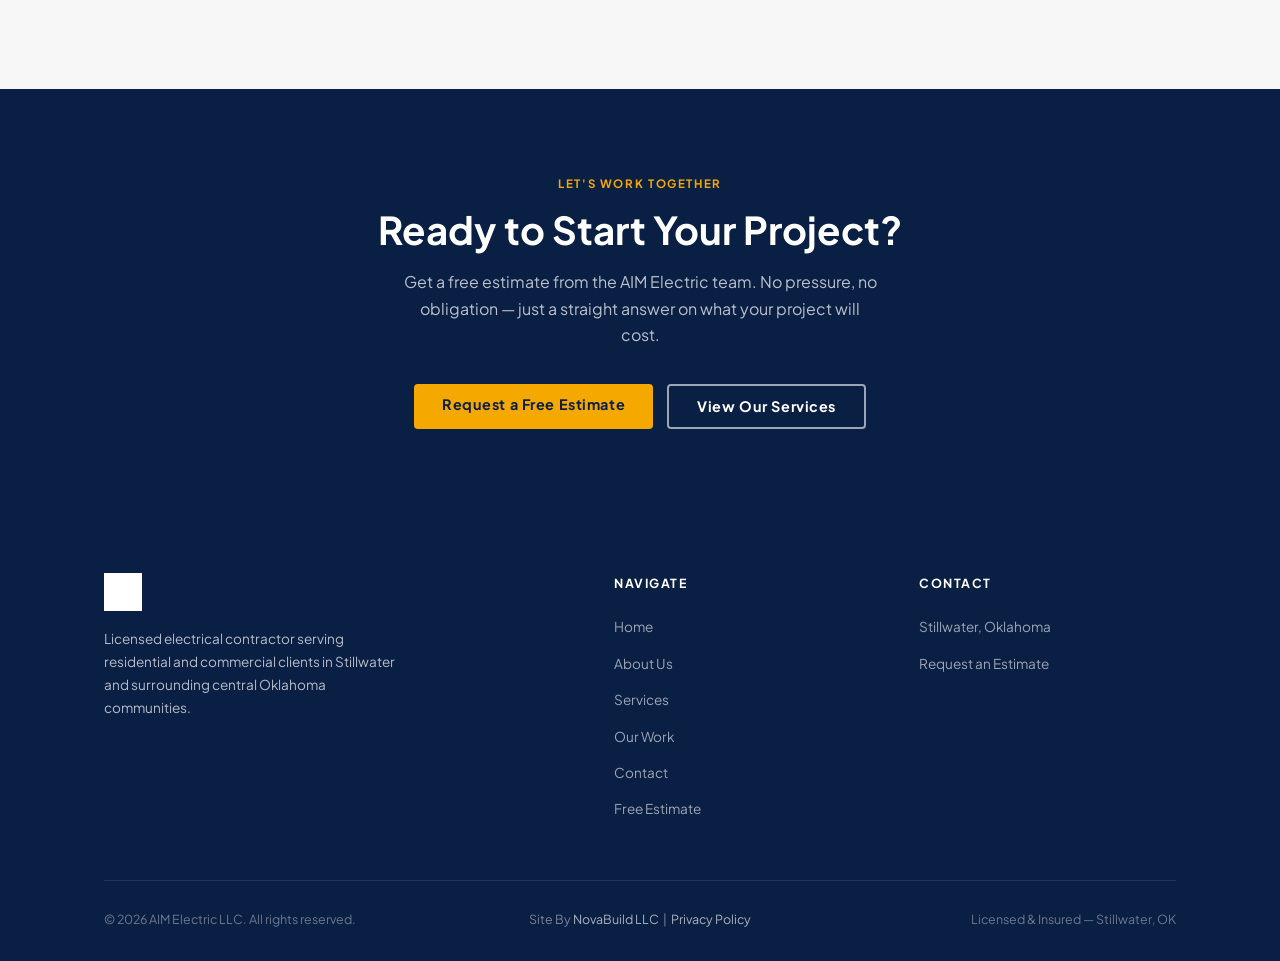
==== commit 71aa9071: "add privacy policy" ====
--- a/about.html
+++ b/about.html
@@ -3,6 +3,11 @@
 <head>
   <meta charset="UTF-8" />
   <meta name="viewport" content="width=device-width, initial-scale=1.0" />
+  <link rel="icon" type="image/x-icon" href="favicon.ico" />
+  <link rel="icon" type="image/png" sizes="32x32" href="favicon-32x32.png" />
+  <link rel="icon" type="image/png" sizes="16x16" href="favicon-16x16.png" />
+  <link rel="apple-touch-icon" sizes="180x180" href="apple-touch-icon.png" />
+  <link rel="manifest" href="site.webmanifest" />
   <title>About Us — AIM Electric LLC</title>
   <meta name="description" content="Learn about AIM Electric LLC — a licensed electrical contractor based in Stillwater, Oklahoma with over a decade of residential and commercial experience." />
   <link rel="stylesheet" href="css/style.css" />
@@ -207,7 +212,7 @@
       </div>
       <div class="footer-bottom">
         <span>&copy; 2026 AIM Electric LLC. All rights reserved.</span>
-        <span class="footer-credit">Site By <a href="https://www.novabuildweb.com" target="_blank" rel="noopener noreferrer">NovaBuild LLC</a></span>
+        <span class="footer-credit">Site By <a href="https://www.novabuildweb.com" target="_blank" rel="noopener noreferrer">NovaBuild LLC</a> &nbsp;|&nbsp; <a href="privacy.html">Privacy Policy</a></span>
         <span>Licensed &amp; Insured — Stillwater, OK</span>
       </div>
     </div>
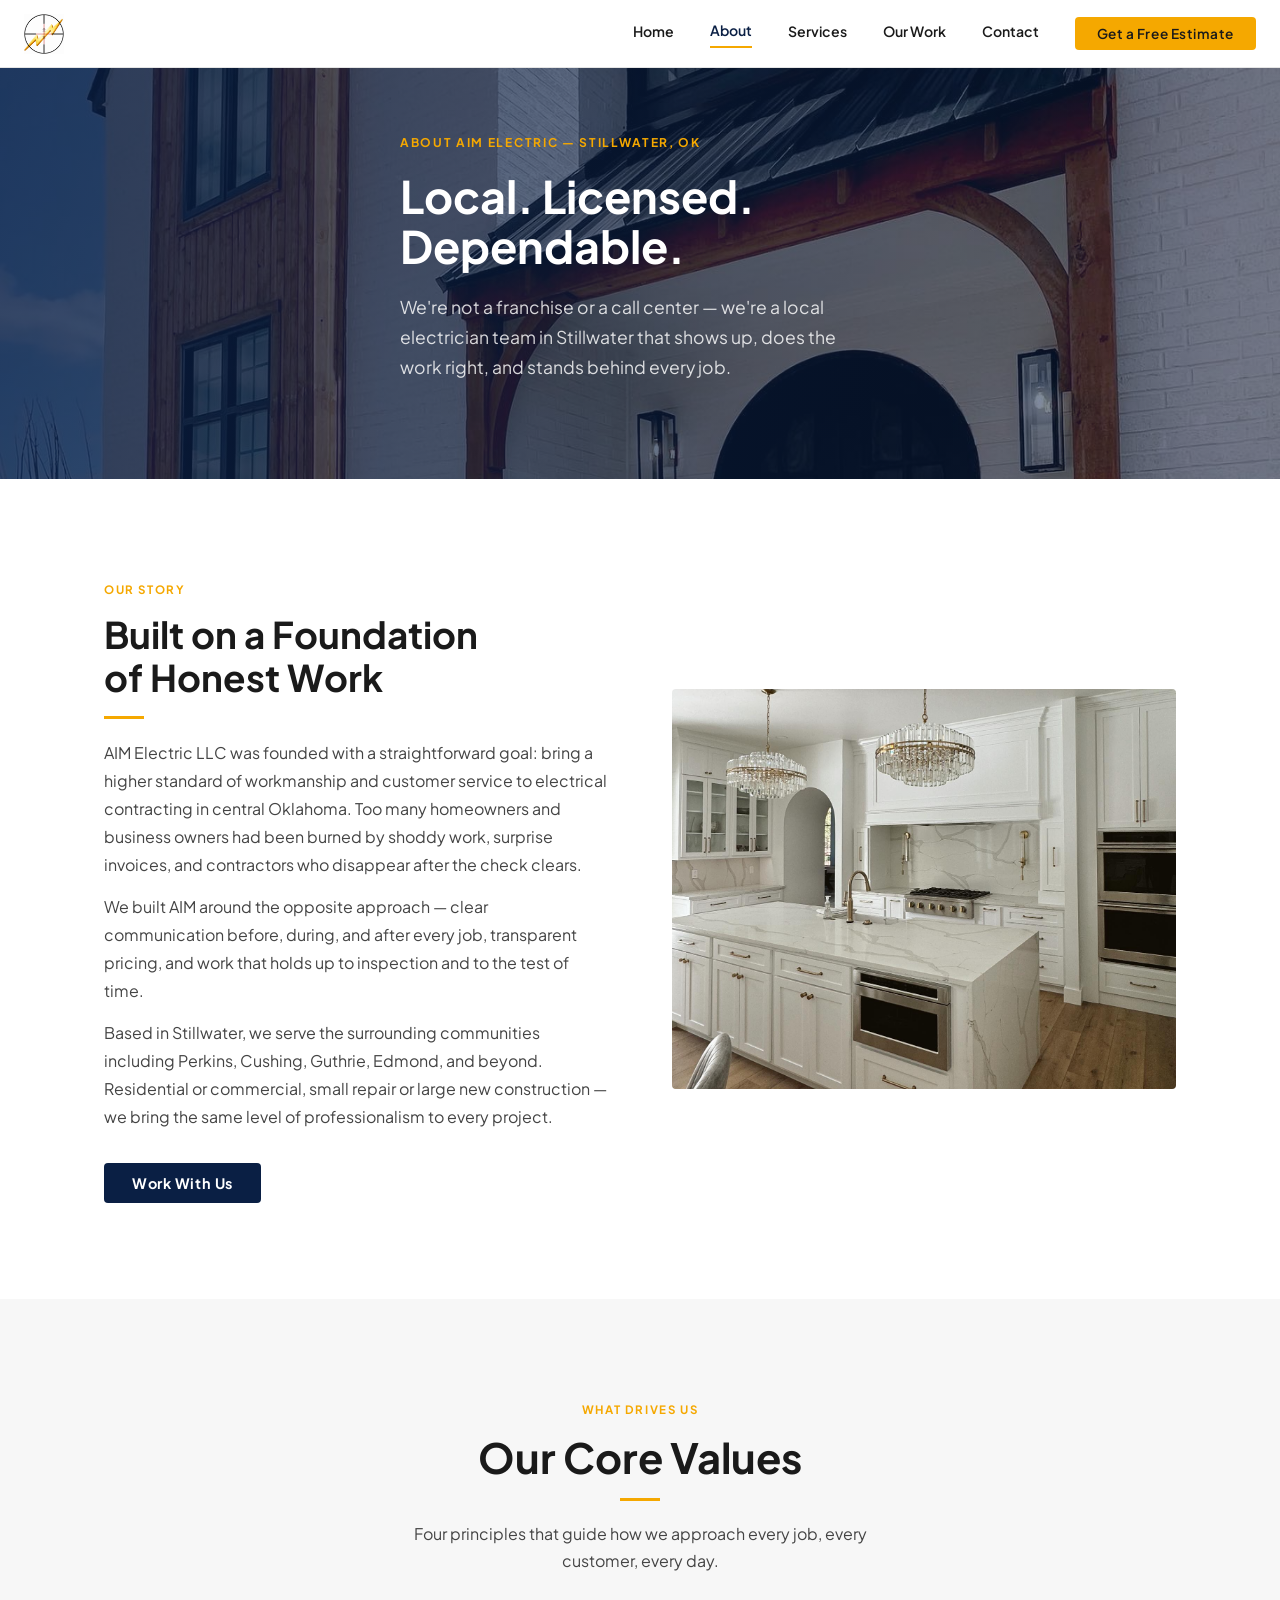
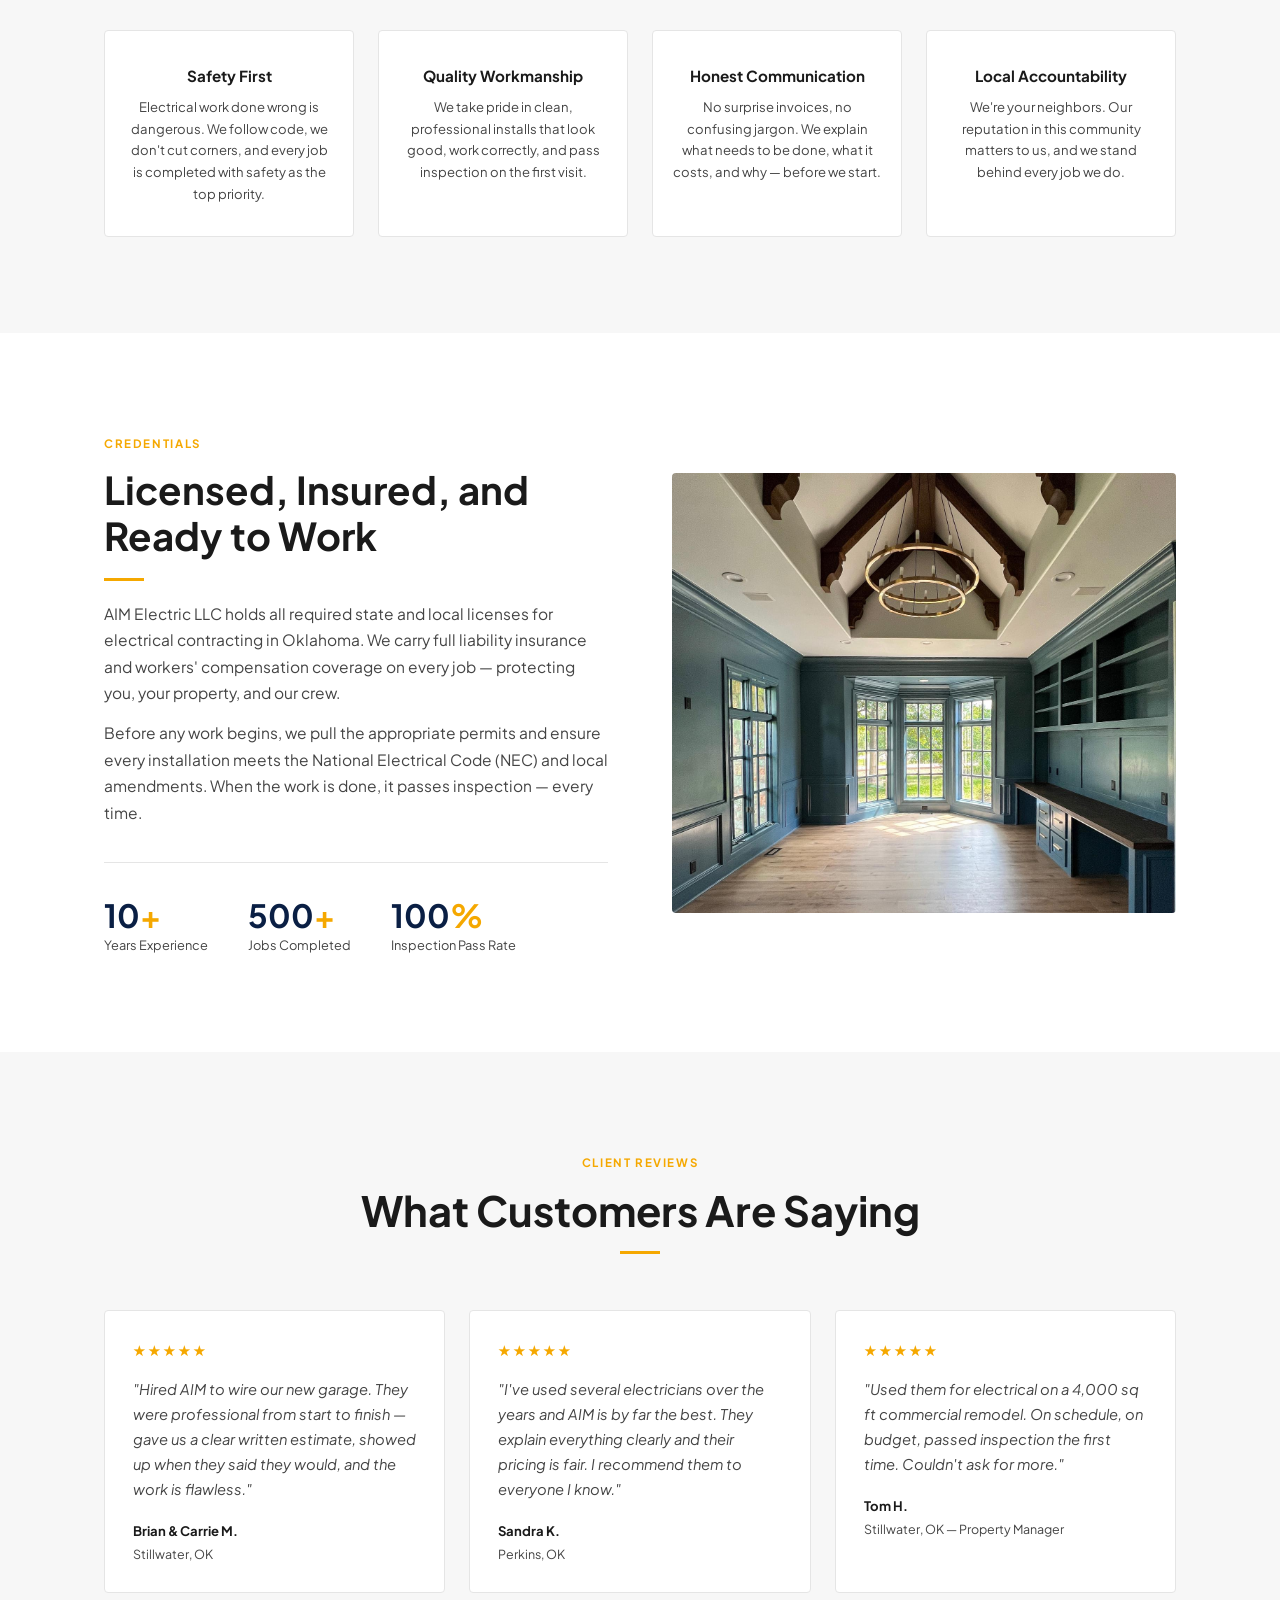
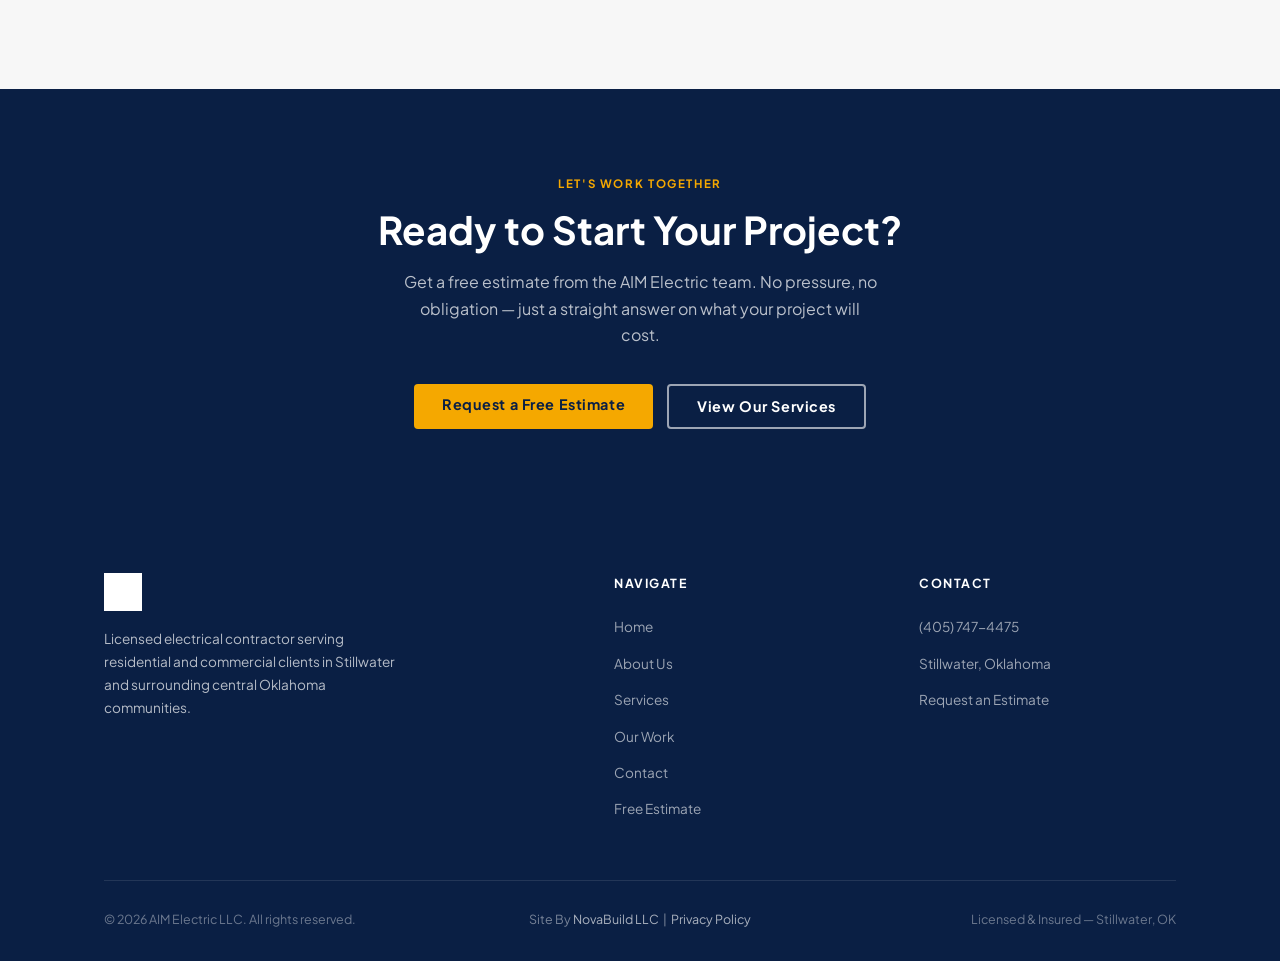
==== commit 160ef0ed: "AIM Electric SEO overhaul — titles, schema, GA4, service area, image compression - Rewrote <title> a" ====
--- a/about.html
+++ b/about.html
@@ -8,9 +8,34 @@
   <link rel="icon" type="image/png" sizes="16x16" href="favicon-16x16.png" />
   <link rel="apple-touch-icon" sizes="180x180" href="apple-touch-icon.png" />
   <link rel="manifest" href="site.webmanifest" />
-  <title>About Us — AIM Electric LLC</title>
-  <meta name="description" content="Learn about AIM Electric LLC — a licensed electrical contractor based in Stillwater, Oklahoma with over a decade of residential and commercial experience." />
+  <title>About AIM Electric LLC | Licensed Electrician | Stillwater, OK</title>
+  <meta name="description" content="AIM Electric LLC is a licensed and insured electrician based in Stillwater, OK with 10+ years of experience. Residential and commercial electrical work done right — serving Stillwater, Perkins, Cushing, Guthrie, and central Oklahoma." />
   <link rel="stylesheet" href="css/style.css" />
+  <script type="application/ld+json">
+  {
+    "@context": "https://schema.org",
+    "@type": "Electrician",
+    "name": "AIM Electric LLC",
+    "image": "https://aimelectric-ok.com/AIM_Logo.png",
+    "url": "https://aimelectric-ok.com",
+    "telephone": "+14057474475",
+    "address": {
+      "@type": "PostalAddress",
+      "addressLocality": "Stillwater",
+      "addressRegion": "OK",
+      "addressCountry": "US"
+    },
+    "description": "AIM Electric LLC is a licensed and insured electrical contractor based in Stillwater, Oklahoma, serving residential and commercial clients across central Oklahoma.",
+    "areaServed": [
+      {"@type": "City", "name": "Stillwater", "containedInPlace": {"@type": "State", "name": "Oklahoma"}},
+      {"@type": "City", "name": "Perkins", "containedInPlace": {"@type": "State", "name": "Oklahoma"}},
+      {"@type": "City", "name": "Cushing", "containedInPlace": {"@type": "State", "name": "Oklahoma"}},
+      {"@type": "City", "name": "Guthrie", "containedInPlace": {"@type": "State", "name": "Oklahoma"}},
+      {"@type": "City", "name": "Edmond", "containedInPlace": {"@type": "State", "name": "Oklahoma"}}
+    ],
+    "priceRange": "$$"
+  }
+  </script>
 </head>
 <body>
 
@@ -48,9 +73,9 @@
     <div class="hero-overlay"></div>
     <div class="container">
       <div class="hero-content">
-        <span class="eyebrow">About AIM Electric</span>
+        <span class="eyebrow">About AIM Electric — Stillwater, OK</span>
         <h1>Local. Licensed.<br>Dependable.</h1>
-        <p>We're not a franchise or a call center — we're a local team that shows up, does the work right, and stands behind every job.</p>
+        <p>We're not a franchise or a call center — we're a local electrician team in Stillwater that shows up, does the work right, and stands behind every job.</p>
       </div>
     </div>
   </section>
@@ -205,6 +230,7 @@
         <div class="footer-col">
           <h4>Contact</h4>
           <ul>
+            <li><a href="tel:+14057474475">(405) 747-4475</a></li>
             <li><a href="contact.html">Stillwater, Oklahoma</a></li>
             <li><a href="contact.html">Request an Estimate</a></li>
           </ul>
@@ -218,6 +244,14 @@
     </div>
   </footer>
 
+  <!-- Google tag (gtag.js) -->
+  <script async src="https://www.googletagmanager.com/gtag/js?id=G-17FGVHYV53"></script>
+  <script>
+    window.dataLayer = window.dataLayer || [];
+    function gtag(){dataLayer.push(arguments);}
+    gtag('js', new Date());
+    gtag('config', 'G-17FGVHYV53');
+  </script>
   <script src="js/main.js"></script>
 </body>
 </html>
--- a/css/style.css
+++ b/css/style.css
@@ -67,8 +67,7 @@
   height: 68px;
 }
 .nav-inner {
-  max-width: 1120px;
-  margin: 0 auto;
+  width: 100%;
   padding: 0 24px;
   height: 100%;
   display: flex;
